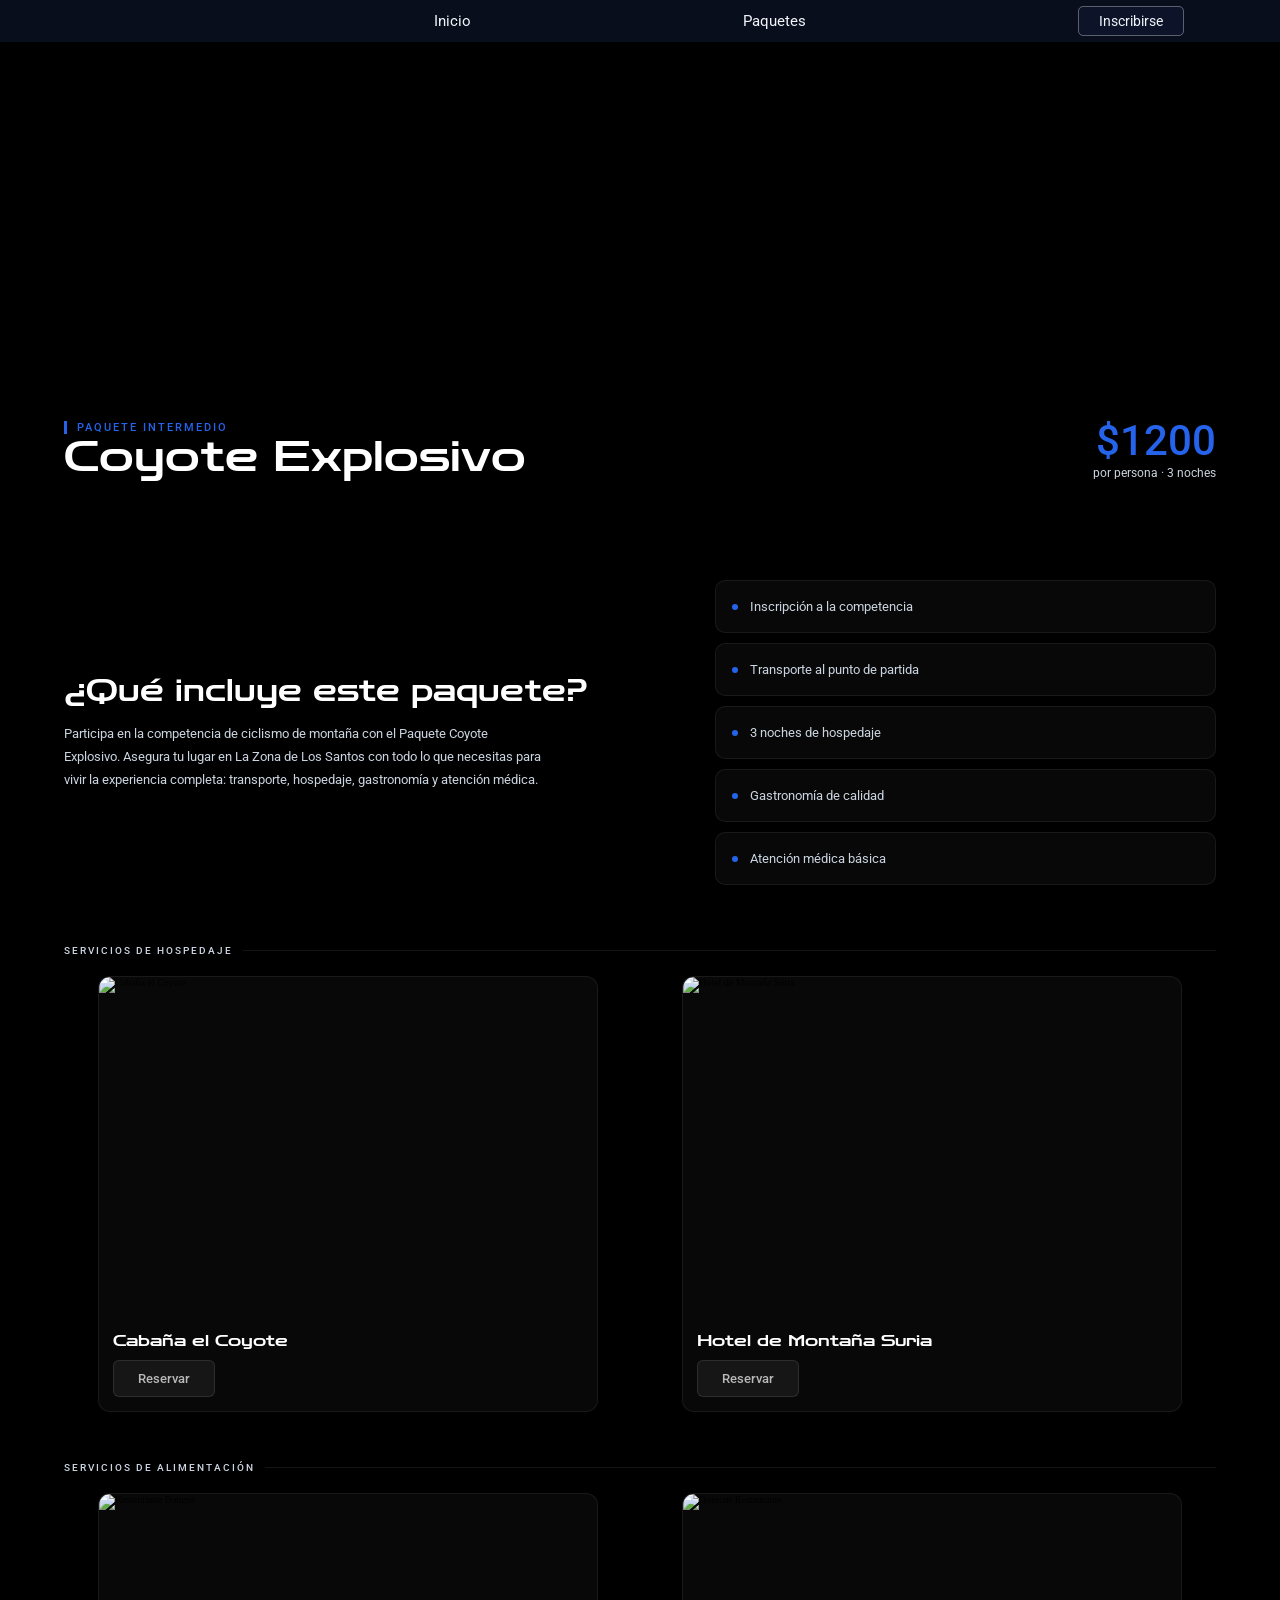
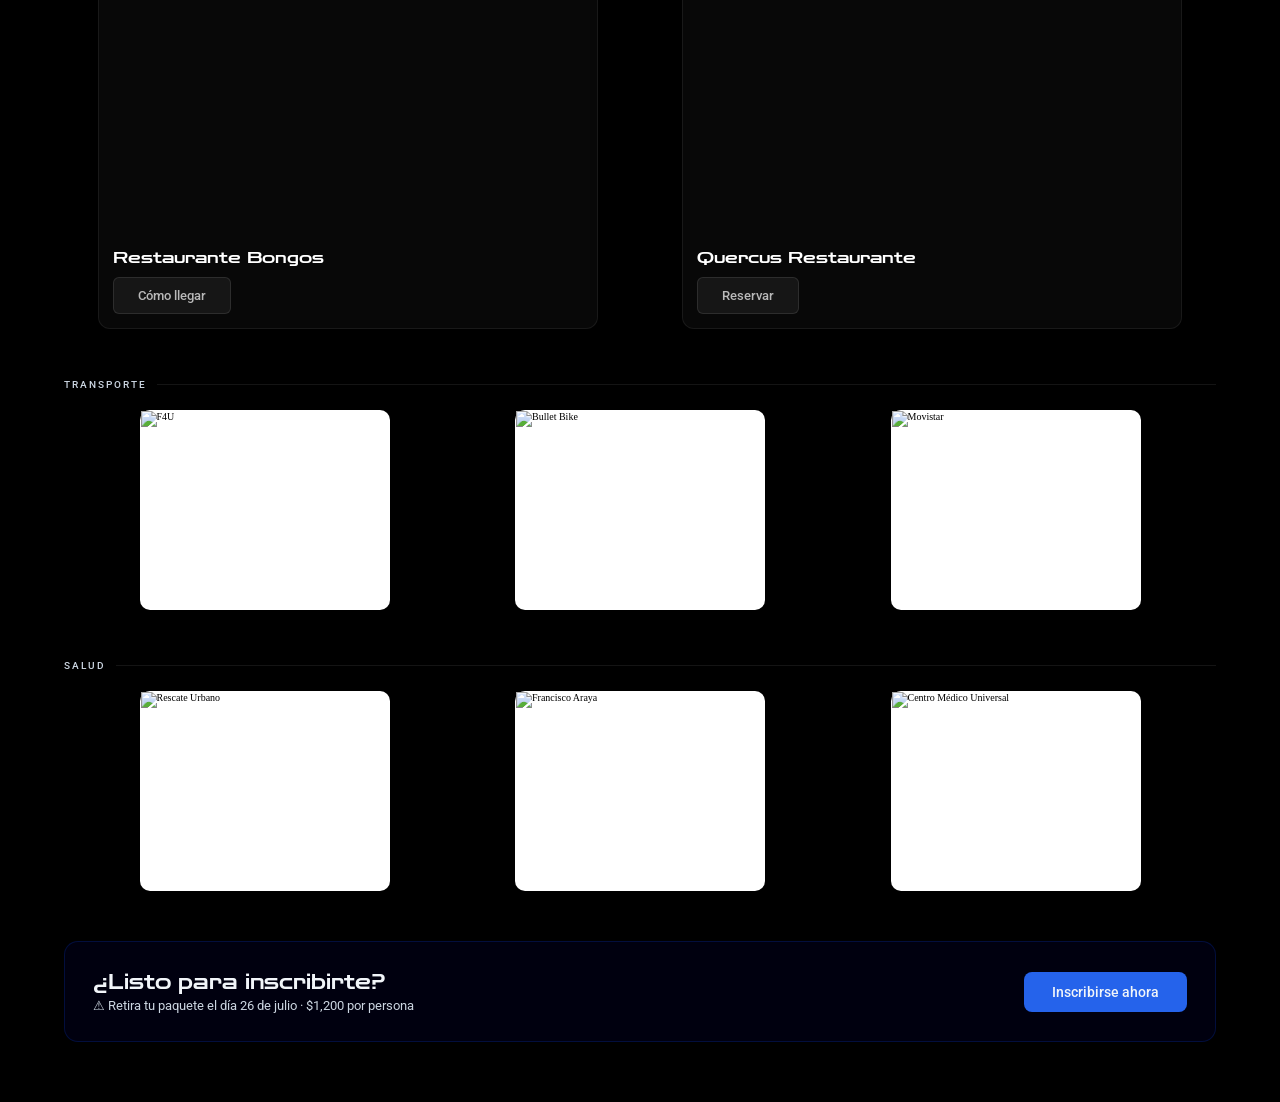
==== explosivo.html @ 7a2ad723 "Add files via upload" ====
<!DOCTYPE html>
<html lang="es">

<head>
    <meta charset="UTF-8">
    <meta name="viewport" content="width=device-width, initial-scale=1.0">
    <title>Paquete Coyote Legendario</title>
    <link href='https://unpkg.com/boxicons@2.1.4/css/boxicons.min.css' rel='stylesheet'>
    <link rel="stylesheet" href="css/style.css">
</head>

<body>

    <!-- NAVBAR igual al resto del sitio -->
    <div class="barranavegacion">
        <nav>
            <div class="logo">
                <img class="logo-img" src="img/logo.png" alt="">
            </div>
            <div class="menu-hamburguesa">
                <span></span>
                <span></span>
                <span></span>
            </div>
            <div class="navMenu">
                <ul class="nav-list">
                    <li class="nav-link"><a class="texto-menu" href="index.html">Inicio</a></li>
                    <li class="nav-link"><a class="texto-menu" href="index.html#anclapaquetes">Paquetes</a></li>
                    <li><a class="btn-menu" href="Inscripcion.html">Inscribirse</a></li>
                </ul>
            </div>
        </nav>
    </div>

    <main class="pd-wrap">

        <!-- HERO -->
        <div class="pd-hero">
            <div class="pd-hero-bg" style="background-image: url('IMG/fondopaq1.jpg');"></div>
            <div class="pd-hero-overlay"></div>
            <div class="pd-hero-body">
                <div>
                    <span class="rb-tag">Paquete Intermedio</span>
                    <h1>Coyote Explosivo</h1>
                </div>
                <div class="pd-hero-price">
                    <div class="pd-hero-price-num">$1200</div>
                    <div class="pd-hero-price-lbl">por persona · 3 noches</div>
                </div>
            </div>
        </div>

        <div class="pd-body">

            <!-- DESCRIPCIÓN + FEATURES -->
            <div class="pd-desc">
                <div class="pd-desc-text">
                    <h2>¿Qué incluye este paquete?</h2>
                    <p>Participa en la competencia de ciclismo de montaña con el Paquete Coyote Explosivo.
                        Asegura tu lugar en La Zona de Los Santos con todo lo que necesitas para vivir la
                        experiencia completa: transporte, hospedaje, gastronomía y atención médica.</p>
                </div>
                <div class="pd-features">
                    <div class="pd-feature">
                        <span class="pd-feature-dot"></span>
                        <span class="pd-feature-text">Inscripción a la competencia</span>
                    </div>
                    <div class="pd-feature">
                        <span class="pd-feature-dot"></span>
                        <span class="pd-feature-text">Transporte al punto de partida</span>
                    </div>
                    <div class="pd-feature">
                        <span class="pd-feature-dot"></span>
                        <span class="pd-feature-text">3 noches de hospedaje</span>
                    </div>
                    <div class="pd-feature">
                        <span class="pd-feature-dot"></span>
                        <span class="pd-feature-text">Gastronomía de calidad</span>
                    </div>
                    <div class="pd-feature">
                        <span class="pd-feature-dot"></span>
                        <span class="pd-feature-text">Atención médica básica</span>
                    </div>
                </div>
            </div>

            <!-- HOSPEDAJE -->
            <div class="pd-section-label">Servicios de hospedaje</div>
            <div class="pd-service-grid">

                <div class="pd-service-card">
                    <div class="pd-service-card-img-wrap">
                        <img class="pd-service-card-img" src="IMG/cabaña el coyote.jpg" alt="Cabaña el Coyote">
                    </div>
                    <div class="pd-service-body">
                        <p class="pd-service-name">Cabaña el Coyote</p>
                        <a class="pd-service-btn" href="https://www.facebook.com/cabanaselcoyote/?locale=es_LA"
                            target="_blank">Reservar</a>
                    </div>
                </div>

                <div class="pd-service-card">
                    <div class="pd-service-card-img-wrap">
                        <img class="pd-service-card-img" src="IMG/hotel suria.jpg" alt="Hotel de Montaña Suria">
                    </div>
                    <div class="pd-service-body">
                        <p class="pd-service-name">Hotel de Montaña Suria</p>
                        <a class="pd-service-btn" href="https://www.booking.com/hotel/cr/de-montaa-a-suria.es.html"
                            target="_blank">Reservar</a>
                    </div>
                </div>
            </div>

            <!-- ALIMENTACIÓN -->
            <div class="pd-section-label">Servicios de alimentación</div>
            <div class="pd-service-grid">

                <div class="pd-service-card">
                    <div class="pd-service-card-img-wrap">
                        <img class="pd-service-card-img" src="IMG/Restaurante Bongos.png" alt="Restaurante Bongos">
                    </div>
                    <div class="pd-service-body">
                        <p class="pd-service-name">Restaurante Bongos</p>
                        <a class="pd-service-btn" href="https://bongoscr.com/bongos/index.aspx" target="_blank">Cómo
                            llegar</a>
                    </div>
                </div>
                <div class="pd-service-card">
                    <div class="pd-service-card-img-wrap">
                        <img class="pd-service-card-img" src="IMG/Quercus Restaurante.png" alt="Quercus Restaurante">
                    </div>
                    <div class="pd-service-body">
                        <p class="pd-service-name">Quercus Restaurante</p>
                        <a class="pd-service-btn" href="https://www.facebook.com/QuercusRest/"
                            target="_blank">Reservar</a>
                    </div>
                </div>

            </div>

            <!-- TRANSPORTE -->
            <div class="pd-section-label">Transporte</div>
            <div class="pd-logos">
                <div class="pd-logo-wrap">
                    <img class="pd-logo-img" src="IMG/f4u.png" alt="F4U">
                </div>
                <div class="pd-logo-wrap">
                    <img class="pd-logo-img" src="IMG/bulletbike.png" alt="Bullet Bike">
                </div>
                <div class="pd-logo-wrap">
                    <img class="pd-logo-img" src="IMG/Movistar-Logo-2017-present-scaled 1.png" alt="Movistar">
                </div>
            </div>

            <!-- SALUD -->
            <div class="pd-section-label">Salud</div>
            <div class="pd-logos">
                <div class="pd-logo-wrap">
                    <img class="pd-logo-img" src="IMG/rescate urbano.png" alt="Rescate Urbano">
                </div>
                <div class="pd-logo-wrap">
                    <img class="pd-logo-img" src="IMG/francisco araya.png" alt="Francisco Araya">
                </div>
                <div class="pd-logo-wrap">
                    <img class="pd-logo-img" src="IMG/centro-medico-universal.png" alt="Centro Médico Universal">
                </div>
            </div>

            <!-- CTA -->
            <div class="pd-cta">
                <div class="pd-cta-text">
                    <h3>¿Listo para inscribirte?</h3>
                    <p>⚠ Retira tu paquete el día 26 de julio · $1,200 por persona</p>
                </div>
                <a class="pd-cta-btn" href="Inscripcion.html">Inscribirse ahora</a>
            </div>

        </div>
    </main>
<div class="nav-overlay"></div>
</body>

</html>
---- css/style.css ----
@import url('https://fonts.googleapis.com/css2?family=Zen+Dots&display=swap');
@import url('https://fonts.googleapis.com/css2?family=Roboto:wght@100;300;400;500;700;900&family=Zen+Dots&display=swap');

* {
    padding: 0;
    margin: 0;
    box-sizing: border-box;
    font-size: 10px;
    scroll-behavior: smooth;
    transition: 0.5s;
    text-decoration: none;
    list-style: none;
}

h2 {
    font-family: var(--h2-tipo-letra);
    font-size: 38px;
}

h1 {
    font-family: var(--h1--tipo-letra);
    font-size: var(--font-size-h1);
    color: var(--color-boton-menu);
    line-height: 1.1;
}

p {
    font-family: var(--font-family-p);
}

.container {
    width: 85%;
    margin: 0 auto;
}

:root {
    --first-color: #050303;

    --color-nav: rgba(18, 28, 54, 0.523);

    --h1--tipo-letra: "Zen Dots", sans-serif;
    --h2-tipo-letra: "Zen Dots", sans-serif;
    --font-family-p: "Roboto", sans-serif;

    --font-size-h1: 5rem;
    --font-size-p: 1.5rem;
    --font-size: 1.5rem;

    --color-boton-menu: #2563EB;
    --color-hover-menu: #3B82F6;

    --color-botones-2: #E5E7EB;
    --color-hover-2: #CBD5E1;

    --color-txt: #F1F5F9;
    --color-txt-dark: #0A0F1C;

    --color-accent: #3948eb;
    --color-highlight: #FFFFFF;
}

/*
==============================================
MENU
==============================================

*/
.barranavegacion {
    position: fixed;
    width: 100%;
    top: 0;
    left: 0;
    padding: 12px 0;
    background-color: var(--color-nav);
    backdrop-filter: blur(28px);
    -webkit-backdrop-filter: blur(18px);
    z-index: 1000;
}

nav {
    width: 85%;
    display: flex;
    justify-content: space-between;
    margin: 0 auto;
}

.x,
.menu-hamburguesa {
    display: none;
}

.navMenu {
    width: 750px;
    place-content: center;
}

.nav-list {
    display: flex;
    width: 100%;
    justify-content: space-between;
    align-items: center;
}

.logo img {
    width: 60px;
}

.texto-menu {
    color: var(--color-txt);
    font-family: var(--font-family-p);
    font-size: 15px;
}

.texto-menu:hover {
    color: var(--color-boton-menu);
}

.nav-link {
    position: relative;
    color: var(--color-txt);
}

.nav-link::before {
    content: "";
    position: absolute;
    left: 0;
    bottom: -4px;
    width: 0%;
    height: 2px;
    background: var(--color-boton-menu);
    transition: width 0.5s ease;
}

.nav-link:hover::before {
    width: 100%;
}

.btn-menu {
    font-family: var(--font-family-p);
    font-size: 14px;
    color: var(--color-txt);
    background: var(--color-nav);
    border: 1px solid rgba(255, 255, 255, 0.326);
    backdrop-filter: blur(18px);
    padding: 6px 20px;
    border-radius: 5px;
}

.btn-menu:hover {
    background-color: var(--color-boton-menu);
    color: var(--color-botones-2);
}

/*
======================================================
HEADER
======================================================
*/
.header {
    height: 100vh;
    width: 100%;
    background:
        linear-gradient(90deg,
            rgba(0, 0, 0, 0.808) 0%,
            rgba(0, 0, 0, 0.356) 50%,
            rgba(0, 0, 0, 0) 100%),
        url(../img/fondoEscritorio.jpg);
    background-position: center;
    background-repeat: no-repeat;
    background-size: cover;
}

.conatinerHeader {
    display: flex;
    flex-direction: column;
    justify-content: center;
    height: 100%;
    width: 85%;
    margin: 0 auto;
    gap: 25px;
}

.texto-normal {
    max-width: 750px;
    width: 100%;
}

.texto-celular-peque {
    display: none;
}

.p {
    color: var(--color-txt);
    font-size: 17px;
    line-height: 1.7;
    font-weight: 300;
    letter-spacing: 0.3px;
}

.btn-he {
    display: flex;
    justify-content: space-between;
    width: 350px;
}

.Boton-header1 {
    font-family: var(--font-family-p);
    font-size: 15px;
    background-color: var(--color-boton-menu);
    backdrop-filter: blur(28px);
    color: var(--color-txt);
    padding: 10px 26px;
    border-radius: 8px;
    display: inline-block;
    box-shadow: 0 8px 20px rgba(0, 0, 0, 0.25);
    transition: all 0.3s ease;
    border: 1px solid var(--color-boton-menu);
}

.Boton-header1:hover {
    background-color: var(--color-accent);
    box-shadow: 0 12px 25px rgba(0, 0, 0, 0.35);
    color: var(--color-txt);
    border: 1px solid var(--color-accent);
}

.Boton-header2 {
    font-family: var(--font-family-p);
    font-size: 15px;
    color: var(--color-botones-2);
    background-color: var(--color-nav);
    backdrop-filter: blur(28px);
    padding: 10px 26px;
    border-radius: 8px;
    display: inline-block;
    box-shadow: 0 8px 20px rgba(0, 0, 0, 0.25);
    transition: all 0.3s ease;
    border: 1px solid rgba(255, 255, 255, 0.511)
}

.Boton-header2:hover {
    background-color: var(--color-boton-menu);
    color: var(--color-txt);
}


/* 
══════════════════════════════════════
NOSOTROS
══════════════════════════════════════
*/
.historia {
    background: var(--first-color);
    padding: 80px 0;
}

.an-inner {
    display: grid;
    grid-template-columns: 1fr 1fr;
    gap: 60px;
    align-items: center;
}

.an-img-wrap {
    position: relative;
}

.an-img-line {
    position: absolute;
    top: 16px;
    left: -16px;
    bottom: -16px;
    right: 16px;
    border: 1px solid rgba(13, 0, 255, 0.351);
    border-radius: 14px;
    pointer-events: none;
}

.an-img {
    position: relative;
    z-index: 1;
    width: 100%;
    display: block;
    aspect-ratio: 3/2;
    object-fit: cover;
    border-radius: 14px;
    filter: grayscale(15%);
    transition: filter 0.4s ease;
}

.an-img-wrap:hover .an-img {
    filter: grayscale(0%);
}

.an-tag {
    display: inline-block;
    font-size: 11px;
    font-weight: 500;
    letter-spacing: 2px;
    text-transform: uppercase;
    color: var(--color-boton-menu);
    font-family: var(--font-family-p);
    border-left: 3px solid var(--color-boton-menu);
    padding-left: 10px;
    margin-bottom: 16px;
}

.an-text h2 {
    color: var(--color-txt);
    line-height: 1.15;
    margin-bottom: 20px;
}

.an-text h2 em {
    color: var(--color-boton-menu);
    font-size: 38px;
}

.an-text p {
    font-size: 14px;
    line-height: 1.75;
    color: var(--color-hover-2);
    margin-bottom: 14px;
}

.an-text p:last-of-type {
    margin-bottom: 28px;
}

.an-btn {
    display: inline-flex;
    align-items: center;
    gap: 8px;
    background: var(--color-nav);
    backdrop-filter: blur(28px);
    color: var(--color-txt);
    border: 1px solid rgba(255, 255, 255, 0.3);
    font-size: 13px;
    font-weight: 500;
    padding: 11px 38px;
    border-radius: 8px;
    text-decoration: none;
    transition: background 0.2s, transform 0.2s;
    font-family: var(--font-family-p);
}

.an-btn:hover {
    background: var(--color-boton-menu);
    transform: translateY(-2px);
    color: var(--color-txt);
}

/* ══════════════════════════════════════
   EVENTOS — TABS
══════════════════════════════════════ */
.ew-section {
    background: var(--first-color);
}

.ew-header {
    padding: 60px 0 0;
    display: flex;
    flex-direction: column;
    justify-content: center;
    align-items: center;
}

.ew-header h2 {
    color: #fff;
    margin: 32px 0;
    text-align: center;
}

.ew-tabs {
    display: flex;
    border-bottom: 1px solid rgba(255, 255, 255, 0.08);
}

.ew-tab {
    padding: 14px 28px;
    font-size: 13px;
    font-weight: 500;
    color: var(--color-hover-2);
    cursor: pointer;
    border-bottom: 2px solid transparent;
    transition: color 0.2s, border-color 0.2s;
    user-select: none;
    font-family: var(--font-family-p);
}

.ew-tab:hover {
    color: rgba(255, 255, 255, 0.75);
}

.ew-tab.active {
    color: var(--color-boton-menu);
    border-bottom-color: var(--color-boton-menu);
    font-weight: bold;
    font-size: 14px;
}

.ew-body {
    padding: 40px 0;
}

.ew-day {
    display: none;
}

.ew-day.active {
    display: flex;
    justify-content: space-between;
    gap: 24px;
    justify-content: center;
    align-items: stretch;
    flex-wrap: wrap;
}

.ew-body-inner {
    display: flex;
    justify-content: space-evenly;
}

/* CONCIERTO */
.ew-concert {
    flex: 1 1 500px;
    /* responsive automático */
    max-width: 550px;
    max-height: 470px;
    position: relative;
    overflow: hidden;
    border-radius: 18px;
    background: rgba(255, 255, 255, 0.04);
    border: 1px solid rgba(255, 255, 255, 0.08);
    backdrop-filter: blur(10px);
}

.ew-concert-img {
    width: 100%;
    height: 100%;
    object-fit: cover;
    display: block;
    filter: grayscale(20%);
}

.ew-concert-body {
    position: absolute;
    top: 0;
    left: 0;
    width: 100%;
    height: 100%;
    display: flex;
    flex-direction: column;
    justify-content: center;
    padding: 20px 10px;
    background-color: #000000b9;
    gap: 20px;
}

.ew-section-label {
    font-size: 23px;
    font-weight: 500;
    letter-spacing: 2px;
    text-transform: uppercase;
    color: var(--color-boton-menu);
    display: flex;
    align-items: center;
    gap: 8px;
    font-family: var(--h2-tipo-letra);
    text-align: center;
    width: 100%;
    justify-content: center;
}

.ew-lineup {
    display: flex;
    flex-direction: column;
    gap: 15px;
}

.ew-artist {
    display: flex;
    justify-content: space-between;
    align-items: center;
    padding: 12px 14px;
    background: rgba(255, 255, 255, 0.03);
    border-radius: 8px;
    border: 0.5px solid rgba(255, 255, 255, 0.05);
    transition: background 0.2s, border-color 0.2s;
}

.ew-artist:hover {
    background: rgba(255, 255, 255, 0.07);
    border-color: rgba(15, 11, 245, 0.2);
}

.ew-artist-name {
    font-size: 14px;
    font-weight: 500;
    color: var(--color-txt);
    font-family: var(--font-family-p);
}

.ew-artist-time {
    font-size: 11px;
    font-family: var(--font-family-p);
    color: var(--color-txt);
    font-weight: 500;
    background: rgba(11, 34, 245, 0.512);
    padding: 3px 10px;
    border-radius: 5px;
    border: 0.5px solid rgba(11, 19, 245, 0.25);
}

.ew-concert-text {
    font-family: var(--font-family-p);
    font-size: 15px;
    color: var(--color-txt);
    text-align: center;
    width: 90%;
    margin: 0 auto;
}

/* AUTÓGRAFOS */
.ew-sign {
    flex: 1 1 500px;
    /* responsive automático */
    max-width: 550px;
    max-height: 470px;
    position: relative;
    overflow: hidden;

    border-radius: 18px;

    background: rgba(255, 255, 255, 0.04);
    border: 1px solid rgba(255, 255, 255, 0.08);

    backdrop-filter: blur(10px);
}

.ew-autografo {
    width: 100%;
}

.ew-sign-meta {
    display: flex;
    align-items: center;
    gap: 8px;
    font-size: 15px;
    color: var(--color-hover-2);
    font-family: var(--font-family-p);
    width: 100%;
    display: flex;
    justify-content: center;
    padding-bottom: 20px;
}

.ew-riders {
    display: flex;
    flex-direction: column;
    gap: 8px;
}

.ew-rider {
    display: flex;
    align-items: center;
    gap: 12px;
    padding: 10px 14px;
    background: rgba(15, 15, 15, 0.55);
    backdrop-filter: blur(6px);

    border: 1px solid rgba(255, 255, 255, 0.08);
    border-radius: 12px;
}

.ew-rider-avatar {
    width: 34px;
    height: 34px;
    border-radius: 50%;
    background: rgba(37, 100, 235, 0.338);
    display: flex;
    align-items: center;
    justify-content: center;
    font-size: 13px;
    font-weight: 500;
    color: var(--color-boton-menu);
    font-family: var(--font-family-p);
    font-weight: bold;
    flex-shrink: 0;
}

.ew-rider-name {
    font-size: 13px;
    font-weight: 500;
    color: #fff;
    font-family: var(--font-family-p);
}

.ew-rider-tag {
    margin-left: auto;
    font-size: 10px;
    color: #93C5FD;
    background: rgba(37, 99, 235, 0.15);
    padding: 2px 8px;
    border-radius: 20px;
    border: 0.5px solid rgba(37, 99, 235, 0.25);
    font-family: var(--font-family-p);
}

/* ══════════════════════════════════════
   STANDS
══════════════════════════════════════ */
.st-section {
    background: var(--first-color);
    padding: 70px 0;
}

.st-header {
    margin-bottom: 36px;
}

.st-tag {
    color: #2563EB;
    border-color: #2563EB;
}

.st-header h2 {
    color: var(--color-txt);
    margin-bottom: 8px;
}

.st-header p {
    font-size: 15px;
    color: var(--color-txt);
    max-width: 580px;
    line-height: 1.6;
}

.st-grid {
    display: grid;
    grid-template-columns: repeat(3, 1fr);
    gap: 20px;
}

.st-card {
    background: var(--color-nav);
    backdrop-filter: blur(18px);
    border-radius: 14px;
    border: 0.5px solid rgba(255, 255, 255, 0.15);
    height: 470px;
    overflow: hidden;
    cursor: pointer;
    transition: transform 0.3s, border-color 0.3s, box-shadow 0.3s;
}

.st-card:hover {
    transform: translateY(-6px);
    border-color: #2564eb8d;
    box-shadow: 0 16px 40px rgba(37, 99, 235, 0.1);
}

.st-card-img {
    width: 100%;
    height: 310px;
    object-fit: cover;
    display: block;
    transition: transform 0.4s;
    filter: grayscale(10%)
}

.st-card:hover .st-card-img {
    transform: scale(1.04);
    filter: grayscale(0%);
}

.st-card-body {
    padding: 18px;
}

.st-brand {
    font-size: 16px;
    font-weight: 500;
    color: var(--color-boton-menu);
    margin-bottom: 8px;
    display: flex;
    align-items: center;
    gap: 8px;
    font-family: var(--h2-tipo-letra);
}

.st-brand-dot {
    width: 8px;
    height: 8px;
    border-radius: 50%;
    background: #2563EB;
    flex-shrink: 0;
}

.st-card-desc {
    font-size: 13.5px;
    color: var(--color-txt);
    line-height: 1.6;
    font-family: var(--font-family-p);
}

.st-card-tag {
    display: inline-block;
    margin-top: 12px;
    font-size: 10px;
    font-weight: 500;
    text-transform: uppercase;
    letter-spacing: 1px;
    padding: 10px;
    border-radius: 20px;
    background: var(--color-nav);
    border: 0.5px solid rgba(255, 255, 255, 0.15);
    backdrop-filter: blur(18px);
    color: var(--color-txt);
    font-family: var(--font-family-p);
}

/*
============================================
CICLISTAS
============================================
*/
.ciclistas {
    background-color: var(--first-color);
    padding: 80px 0;
}

.ciclist-header h2 {
    color: var(--color-txt);
    padding: 20px 0;
}

.ciclist-header {
    display: flex;
    justify-content: center;
    flex-direction: column;
    text-align: center;
}

.ciclist-header p {
    font-family: var(--font-family-p);
    font-size: 15px;
    color: var(--color-hover-2);
    padding-bottom: 40px;
}

/* GRID */
.cy-grid {
    column-count: 3;
    /* Espacio de separación horizontal entre columnas */
    column-gap: 24px;
    width: 100%;
}



/* CARD */
.cy-card {
    position: relative;
    width: 100%;
    margin-bottom: 24px;
    /* Espacio vertical entre tarjetas */
    border-radius: 12px;
    overflow: hidden;
    display: inline-block;
    /* Evita comportamientos extraños en columnas */

    /* CRUCIAL: Evita que una tarjeta se divida a la mitad entre dos columnas */
    break-inside: avoid;

    /* Altura por defecto para las tarjetas normales (como la 2 y la 4) */
    height: 320px;
}

.card-1,
.card-3,
.card-5,
.card-6 {
    height: 500px;
    /* Tus tarjetas altas */
}

.card-7 {
    height: 400px;
}

.card-8 {
    height: 420px;
    /* Tus tarjetas altas */
}

.card-9 {
    height: 400px;
}


.cy-card img {
    width: 100%;
    height: 100%;
    display: block;
    object-fit: cover;
    object-position: top;
    transition: transform 0.5s ease, filter 0.4s ease;
    filter: grayscale(25%);
}

.cy-card:hover img {
    transform: scale(1.06);
    filter: grayscale(0%);
}

.cy-overlay {
    position: absolute;
    inset: 0;
    background: linear-gradient(to top, rgba(0, 0, 0, 0.92) 0%, rgba(0, 0, 0, 0.2) 55%, transparent 100%);
    transition: background 0.3s;
}

.cy-card:hover .cy-overlay {
    background: linear-gradient(to top, rgba(0, 0, 0, 0.97) 0%, rgba(0, 0, 0, 0.35) 60%, transparent 100%);
}

.cy-info {
    position: absolute;
    bottom: 0;
    left: 0;
    right: 0;
    padding: 16px 14px;
    transform: translateY(4px);
    transition: transform 0.35s ease;
}

.cy-card:hover .cy-info {
    transform: translateY(0);
}

.cy-name {
    font-size: 16px;
    font-weight: 500;
    color: #fff;
    margin-bottom: 3px;
    line-height: 1.2;
    font-family: var(--h2-tipo-letra);
}

.cy-card--tall .cy-name {
    font-size: 16px;
    font-family: var(--font-family-p);
}

.cy-meta {
    display: flex;
    align-items: center;
    gap: 6px;
}

.cy-country {
    font-size: 10px;
    color: var(--color-hover-2);
    text-transform: uppercase;
    letter-spacing: 1px;
    font-family: var(--font-family-p);
    padding-top: 10px;
}

.cy-dot {
    width: 3px;
    height: 3px;
    border-radius: 50%;
    background: var(--color-accent);
    margin-top: 10px;
}

.cy-spec {
    font-size: 10px;
    color: var(--color-boton-menu);
    font-family: var(--font-family-p);
    padding-top: 10px;
    font-weight: 500;
    text-transform: uppercase;
    letter-spacing: 1px;
}

.cy-uci {
    position: absolute;
    top: 10px;
    right: 10px;
    background: var(--color-nav);
    backdrop-filter: blur(18px);
    border: 0.5px solid rgba(255, 255, 255, 0.15);
    font-size: 9px;
    font-weight: 500;
    letter-spacing: 1.5px;
    color: var(--color-txt);
    font-family: var(--font-family-p);
    font-weight: bold;
    text-transform: uppercase;
    padding: 3px 8px;
    border-radius: 20px;
}

.cy-extra {
    max-height: 0;
    overflow: hidden;
    opacity: 0;
    transition: max-height 0.35s ease, opacity 0.3s ease, margin-top 0.3s ease;
    margin-top: 0;
}

.cy-card:hover .cy-extra {
    max-height: 40px;
    opacity: 1;
    margin-top: 6px;
}

.cy-extra-text {
    font-size: 13px;
    color: var(--color-hover-2);
    font-family: var(--font-family-p);
    line-height: 1.4;
}


/* ══════════════════════════════════════
   CIRCUITOS
══════════════════════════════════════ */
.cr-section {
    background: var(--first-color);
    padding: 80px 0;
}

.cr-header {
    margin-bottom: 50px;
}

.cr-header h2 {
    color: var(--color-txt);
}

/* SELECTOR */
.cr-selector {
    display: grid;
    grid-template-columns: repeat(3, 1fr);
    gap: 12px;
    margin-bottom: 40px;
}

.cr-sel-card {
    border-radius: 12px;
    overflow: hidden;
    position: relative;
    height: 260px;
    cursor: pointer;
    border: 2px solid transparent;
    transition: border-color 0.3s, transform 0.3s;
}

.cr-sel-card:hover {
    transform: translateY(-4px);
}

.cr-sel-card.active {
    border-color: var(--color-boton-menu);
}

.cr-sel-card img {
    width: 100%;
    height: 100%;
    object-fit: cover;
    display: block;
    filter: grayscale(30%);
    transition: filter 0.3s;
}

.cr-sel-card.active img,
.cr-sel-card:hover img {
    filter: grayscale(0%);
}

.cr-sel-overlay {
    position: absolute;
    inset: 0;
    background: linear-gradient(to top, rgba(0, 0, 0, 0.88), rgba(0, 0, 0, 0.552));
}

.cr-sel-card.active .cr-sel-overlay {
    background: linear-gradient(to top, rgba(0, 0, 0, 0.592), rgba(0, 0, 0, 0.021));
}

.cr-sel-body {
    position: absolute;
    bottom: 0;
    left: 0;
    right: 0;
    padding: 14px 16px;
}

.cr-sel-level {
    font-size: 10px;
    font-weight: bold;
    letter-spacing: 2px;
    text-transform: uppercase;
    margin-bottom: 14px;
    font-family: var(--font-family-p);
    background-color: var(--color-nav);
    backdrop-filter: blur(18px);
    border: 0.5px solid rgba(255, 255, 255, 0.15);
    width: 100px;
    padding: 5px;
    display: inline-flex;
    justify-content: center;
    align-items: center;
    border-radius: 5px;

}

.cr-sel-level--hard {
    color: #EF4444;
}

.cr-sel-level--mid {
    color: #F59E0B;
}

.cr-sel-level--easy {
    color: #22C55E;
}

.cr-sel-name {
    font-size: 20px;
    font-weight: 500;
    color: var(--color-txt);
    font-family: var(--h1--tipo-letra);
}

.cr-sel-indicator {
    position: absolute;
    top: 12px;
    right: 12px;
    width: 8px;
    height: 8px;
    border-radius: 50%;
    background: transparent;
    border: 1.5px solid rgba(255, 255, 255, 0.3);
    transition: background 0.3s, border-color 0.3s;
}

.cr-sel-card.active .cr-sel-indicator {
    background: var(--color-boton-menu);
    border-color: var(--color-boton-menu);
}

/* DETALLE */
.cr-detail {
    display: none;
}

.cr-detail.active {
    display: grid;
    grid-template-columns: 1fr 1fr;
    gap: 32px;
    align-items: start;
}

.cr-detail-img-wrap {
    position: relative;
}

.cr-detail-img {
    width: 100%;
    height: 580px;
    border-radius: 14px;
    display: block;
    aspect-ratio: 4/3;
    object-fit: cover;
}

.cr-detail-badge {
    position: absolute;
    top: 14px;
    left: 14px;
    font-size: 10px;
    font-weight: 500;
    letter-spacing: 1.5px;
    text-transform: uppercase;
    padding: 5px 12px;
    border-radius: 20px;
}

.cr-detail-badge--hard {
    background: rgba(255, 2, 2, 0.634);
    backdrop-filter: blur(18px);
    color: var(--color-txt);
    font-family: var(--font-family-p);
    border: 0.5px solid rgba(239, 68, 68, 0.3);
}

.cr-detail-badge--mid {
    background: rgba(245, 159, 11, 0.779);
    backdrop-filter: blur(18px);
    color: var(--color-txt);
    font-family: var(--font-family-p);
    border: 0.5px solid rgba(245, 159, 11, 0.825);
}

.cr-detail-badge--easy {
    background: rgba(34, 197, 94, 0.855);
    backdrop-filter: blur(18px);
    color: var(--color-txt);
    font-family: var(--font-family-p);
    border: 0.5px solid rgba(34, 197, 94, 0.785);
    backdrop-filter: blur(6px);
}

.cr-detail-right h3 {
    font-size: 28px;
    font-weight: 500;
    color: #fff;
    margin-bottom: 14px;
    line-height: 1.1;
    font-family: var(--h2-tipo-letra);
}

.pCirtuitos {
    font-size: 14px;
    line-height: 1.75;
    color: var(--color-hover-2);
    margin-bottom: 24px;
    font-family: var(--font-family-p);
}

/* STATS */
.cr-stats {
    display: grid;
    grid-template-columns: repeat(4, 1fr);
    gap: 10px;
    margin-bottom: 24px;
}

.cr-stat {
    background: var(--color-nav);
    backdrop-filter: blur(18px);
    border: 0.5px solid rgba(255, 255, 255, 0.08);
    border-radius: 10px;
    padding: 12px 10px;
    text-align: center;
}

.cr-stat-icon {
    font-size: 20px;
    margin-bottom: 6px;
    color: var(--color-boton-menu);
}

.cr-stat-val {
    font-size: 15px;
    font-weight: 500;
    color: var(--color-txt);
    line-height: 1;
    margin-bottom: 3px;
    font-family: var(--font-family-p);
}

.cr-stat-lbl {
    font-size: 10px;
    color: var(--color-hover-2);
    text-transform: uppercase;
    letter-spacing: 1px;
    font-family: var(--font-family-p);
}

/* ALTIMETRÍA */
.altimetria {
    font-size: 10px;
    letter-spacing: 2px;
    text-transform: uppercase;
    color: var(--color-txt);
    font-family: var(--h2-tipo-letra);
    margin-bottom: 10px;
}

.cr-alti-img {
    width: 90%;
    border-radius: 8px;
    margin: 0 auto;
    display: flex;
    opacity: 0.85;
    margin-bottom: 20px;
}

/* BOTONES */
.cr-btns {
    display: flex;
    gap: 10px;
}

.cr-btn {
    padding: 11px 22px;
    border-radius: 8px;
    font-size: 13px;
    font-weight: 500;
    text-decoration: none;
    transition: transform 0.2s, background 0.2s;
    margin: 0 auto;
    width: 500px;
}

.cr-btn--primary {
    background: var(--color-nav);
    border: 1px solid rgba(255, 255, 255, 0.15);
    backdrop-filter: blur(18px);
    color: var(--color-txt);
    font-family: var(--font-family-p);
    font-size: 15px;
    width: 180px;
    padding: 10px 0;
    display: inline-flex;
    align-items: center;
    justify-content: center;
}

.cr-btn--primary:hover {
    background: var(--color-boton-menu);
    transform: translateY(-2px);
    color: var(--color-txt);
}

.cr-btn--secondary {
    background: var(--color-nav);
    border: 1px solid rgba(255, 255, 255, 0.15);
    backdrop-filter: blur(18px);
    color: var(--color-txt);
    font-size: 15px;
    font-family: var(--font-family-p);
    display: inline-flex;
    align-items: center;
    justify-content: center;
    width: 180px;
}

.cr-btn--secondary:hover {
    border-color: var(--color-boton-menu);
    transform: translateY(-2px);
    color: var(--color-txt);
    background-color: var(--color-boton-menu);


}

/*

PAQUETES

*/
.paquetes {
    padding: 80px 0;
    background-color: var(--first-color);
}

.cardsPaquetes {
    display: flex;
    flex-wrap: wrap;
    justify-content: space-between;
}

.pk-card {
    background: var(--color-nav);
    border: 0.5px solid rgba(255, 255, 255, 0.08);
    backdrop-filter: blur(6px);
    border-radius: 16px;
    overflow: hidden;
    display: flex;
    width: 420px;
    flex-direction: column;
    transition: border-color 0.3s, transform 0.3s, box-shadow 0.3s;
    cursor: pointer;
}

.pk-card:hover {
    transform: translateY(-6px);
    border-color: rgba(11, 38, 245, 0.4);
    box-shadow: 0 20px 40px rgba(0, 0, 0, 0.4);
}

.pk-card-img-wrap {
    overflow: hidden;
}

.pk-card-img {
    width: 100%;
    height: 280px;
    display: block;
    filter: grayscale(20%);
    transition: filter 0.4s, transform 0.4s;
}

.pk-card:hover .pk-card-img {
    filter: grayscale(0%);
    transform: scale(1.03);
}

.pk-card-body {
    padding: 22px 20px;
    flex: 1;
    display: flex;
    flex-direction: column;
}

.pk-level {
    font-size: 9px;
    font-weight: bold;
    letter-spacing: 2px;
    text-transform: uppercase;
    margin-bottom: 6px;
    font-family: var(--font-family-p);

}

.pk-level--gold {
    color: #667ee6;
}

.pk-level--silver {
    color: #949eb8;
}

.pk-level--bronze {
    color: #6a67ba;
}

.pk-name {
    font-size: 20px;
    font-weight: 500;
    color: var(--color-txt);
    margin-bottom: 6px;
    font-family: var(--h2-tipo-letra);
}

.pk-price {
    font-size: 28px;
    font-weight: 500;
    color: var(--color-boton-menu);
    margin-bottom: 16px;
    line-height: 1;
    font-family: var(--font-family-p);
}

.pk-price span {
    font-size: 13px;
    color: var(--color-hover-2);
    font-family: var(--font-family-p);
    font-weight: 400;
}

.pk-divider {
    height: 0.5px;
    background: rgba(255, 255, 255, 0.07);
    margin-bottom: 16px;
}

.pk-features {
    display: flex;
    flex-direction: column;
    gap: 8px;
    margin-bottom: 20px;
    flex: 1;
}

.pk-feature {
    display: flex;
    align-items: center;
    gap: 10px;
    font-size: 12px;
    color: rgba(255, 255, 255, 0.55);
    font-family: var(--font-family-p);
}

.pk-feature-dot {
    width: 5px;
    height: 5px;
    border-radius: 50%;
    background: var(--color-boton-menu);
    flex-shrink: 0;
}

.pk-date {
    font-size: 10px;
    color: rgba(255, 255, 255, 0.25);
    text-transform: uppercase;
    letter-spacing: 1px;
    margin-bottom: 16px;
    font-family: var(--font-family-p);
}

.pk-btn {
    display: block;
    text-align: center;
    padding: 11px;
    border-radius: 8px;
    font-size: 13px;
    font-weight: 500;
    text-decoration: none;
    background: rgba(255, 255, 255, 0.06);
    color: #fff;
    border: 0.5px solid rgba(255, 255, 255, 0.12);
    transition: background 0.2s, border-color 0.2s, color 0.2s;
    font-family: var(--font-family-p);
}

.pk-btn:hover {
    background: var(--color-boton-menu);
    color: #000;
    border-color: var(--color-boton-menu);
    color: var(--color-txt);
}

.pk-btn--featured {
    background: var(--color-boton-menu);
    border-color: var(--color-boton-menu);
    color: var(--color-txt);
}

.pk-btn--featured:hover {
    background: #3B82F6;
}


/* ══════════════════════════════════════
   CAMISAS OFICIALES
══════════════════════════════════════ */
.sh-section {
    background: #000;
    padding: 80px 0;
}

.sh-header {
    margin-bottom: 50px;
}

.sh-header h2 {
    color: var(--color-txt);
}

.sh-year-block {
    margin-bottom: 60px;
}

.sh-year-block:last-child {
    margin-bottom: 0;
}

.sh-year-label {
    display: flex;
    align-items: center;
    gap: 16px;
    margin-bottom: 28px;
    font-family: var(--font-family-p);
}

.sh-year-num {
    font-size: 52px;
    font-weight: 500;
    color: rgba(255, 255, 255, 0.08);
    line-height: 1;
    letter-spacing: -2px;
    font-family: var(--h2-tipo-letra);
}

.sh-year-line {
    flex: 1;
    height: 0.5px;
    background: rgba(255, 255, 255, 0.08);
}

.sh-year-badge {
    font-size: 10px;
    font-weight: 500;
    letter-spacing: 2px;
    text-transform: uppercase;
    color: var(--color-boton-menu);
    border: 0.5px solid rgba(11, 42, 245, 0.3);
    padding: 10px 12px;
    border-radius: 20px;
}

.sh-grid {
    display: flex;
    justify-content: space-evenly;
    flex-wrap: wrap;
}

.sh-gender-block {
    display: flex;
    flex-direction: column;
    gap: 12px;
}

.sh-gender-label {
    font-size: 15px;
    font-weight: 500;
    letter-spacing: 2px;
    text-transform: uppercase;
    color: rgba(255, 255, 255, 0.3);
    font-family: var(--font-family-p);
}

.sh-imgs {
    display: grid;
    grid-template-columns: repeat(2, 1fr);
    gap: 10px;
}

.sh-img-card {
    border-radius: 10px;
    overflow: hidden;
    border: 0.5px solid rgba(255, 255, 255, 0.07);
    background: var(--color-nav);
    backdrop-filter: blur(6px);
    position: relative;
    cursor: pointer;
    width: 350px;
}

.sh-img-card img {
    width: 100%;
    display: block;
    object-fit: cover;
    height: 100%;
    padding: 8px;
    transition: transform 0.4s ease;
}

.sh-img-card:hover img {
    transform: scale(1.04);
}

.sh-img-card-label {
    position: absolute;
    bottom: 0;
    left: 0;
    right: 0;
    padding: 8px 10px;
    background: var(--color-nav);
    backdrop-filter: blur(6px);
    font-size: 13px;
    font-weight: bold;
    color: rgba(255, 255, 255, 0.5);
    text-align: center;
    letter-spacing: 1px;
    text-transform: uppercase;
    font-family: var(--font-family-p);
}

/* ══════════════════════════════════════
   INSCRIPCIONES
══════════════════════════════════════ */
.ins-section {
    background: var(--first-color);
    padding: 80px 0;
}

.ins-header {
    margin-bottom: 40px;
}

.ins-header h2 {
    color: var(--color-txt);
}

.ins-grid {
    display: grid;
    grid-template-columns: repeat(3, 1fr);
    gap: 16px;
}

/* CARD */
.ins-card {
    background: var(--color-nav);
    border: 0.5px solid rgba(255, 255, 255, 0.08);
    backdrop-filter: blur(6px);
    border-radius: 16px;
    overflow: hidden;
    display: flex;
    flex-direction: column;
    transition: transform 0.3s ease, border-color 0.3s ease, box-shadow 0.3s ease;
    cursor: pointer;
}

.ins-card:hover {
    transform: translateY(-8px);
    border-color: rgba(38, 11, 245, 0.3);
    box-shadow: 0 20px 40px rgba(0, 0, 0, 0.5);
}

.ins-card-top {
    padding: 22px 22px 16px;
    border-bottom: 0.5px solid rgba(255, 255, 255, 0.06);
}

.ins-difficulty {
    font-size: 9px;
    font-weight: 500;
    letter-spacing: 2px;
    text-transform: uppercase;
    margin-bottom: 8px;
    font-family: var(--font-family-p);
}

.ins-difficulty--hard {
    color: #EF4444;
}

.ins-difficulty--mid {
    color: #F59E0B;
}

.ins-difficulty--easy {
    color: #22C55E;
}

.ins-name {
    font-size: 20px;
    font-weight: 500;
    color: var(--color-txt);
    line-height: 1.1;
    font-family: var(--h2-tipo-letra);
}

.ins-card-body {
    padding: 18px 22px;
    flex: 1;
    display: flex;
    flex-direction: column;
    gap: 10px;
}

.ins-row {
    display: flex;
    flex-direction: column;
    gap: 3px;
    padding: 10px 12px;
    background: rgba(255, 255, 255, 0.03);
    border-radius: 8px;
    border: 0.5px solid rgba(255, 255, 255, 0.05);
}

.ins-row-label {
    font-size: 10px;
    font-weight: 500;
    letter-spacing: 1.5px;
    text-transform: uppercase;
    color: var(--color-boton-menu);
    font-family: var(--font-family-p);
}

.ins-row-val {
    font-size: 13px;
    color: var(--color-hover-2);
    font-family: var(--font-family-p);
}

.ins-prices {
    display: grid;
    grid-template-columns: 1fr 1fr;
    gap: 8px;
}

.ins-price-box {
    padding: 12px;
    border-radius: 8px;
    text-align: center;
    background: rgba(255, 255, 255, 0.03);
    border: 0.5px solid rgba(255, 255, 255, 0.06);
    font-family: var(--h2-tipo-letra);
}

.ins-price-box--bac {
    border-color: rgba(37, 99, 235, 0.2);
}

.ins-price-type {
    font-size: 9px;
    color: rgba(255, 255, 255, 0.3);
    text-transform: uppercase;
    letter-spacing: 1px;
    margin-bottom: 4px;
    font-family: var(--font-family-p);
}

.ins-price-val {
    font-size: 22px;
    font-weight: 500;
    color: #fff;
}

.ins-price-box--bac .ins-price-val {
    color: #93C5FD;
}

.ins-card-footer {
    padding: 16px 22px;
    border-top: 0.5px solid rgba(255, 255, 255, 0.06);
}

.ins-btn {
    display: block;
    text-align: center;
    font-family: var(--font-family-p);
    padding: 12px;
    border-radius: 8px;
    font-size: 13px;
    font-weight: 500;
    text-decoration: none;
    background: rgba(255, 255, 255, 0.06);
    color: #fff;
    border: 0.5px solid rgba(255, 255, 255, 0.12);
    transition: background 0.2s ease, color 0.2s ease,
        border-color 0.2s ease, transform 0.2s ease;
}

.ins-btn:hover {
    background: var(--color-boton-menu);
    color: var(--color-txt);
    border-color: var(--color-boton-menu);
    transform: translateY(-2px);
}

/* ══════════════════════════════════════
   PREMIOS — CARRUSEL
══════════════════════════════════════ */
.pr-section {
    background: var(--first-color);
    padding: 80px 0;
}

.pr-header {
    margin-bottom: 40px;
}

.pr-header h2 {
    color: var(--color-txt);
}

/* TABS */
.pr-tabs {
    display: flex;
    border-bottom: 1px solid rgba(255, 255, 255, 0.08);
    margin-bottom: 36px;
}

.pr-tab {
    padding: 12px 24px;
    font-size: 13px;
    font-weight: 500;
    color: var(--color-hover-2);
    cursor: pointer;
    border-bottom: 2px solid transparent;
    transition: color 0.2s, border-color 0.2s;
    user-select: none;
    font-family: var(--font-family-p);
}

.pr-tab:hover {
    color: var(--color-accent);
}

.pr-tab.active {
    color: var(--color-boton-menu);
    border-bottom-color: var(--color-boton-menu);
}

/* PANEL */
.pr-panel {
    display: none;
}

.pr-panel.active {
    display: block;
}

/* CARRUSEL */
.pr-carousel {
    position: relative;
}

.pr-track-wrap {
    overflow: hidden;
    border-radius: 14px;
}

.pr-track {
    display: flex;
    transition: transform 0.5s cubic-bezier(.4, 0, .2, 1);
}

/* SLIDE */
.pr-slide {
    min-width: 100%;
    display: grid;
    height: 600px;
    align-items: center;
    grid-template-columns: 1fr 1.2fr;
    gap: 0;
    background: var(--color-nav);
    backdrop-filter: blur(6px);
    border: 0.5px solid rgba(255, 255, 255, 0.15);
    border-radius: 14px;
    overflow: hidden;
    width: 100%;
}

.pr-slide-img-wrap {
    position: relative;
    height: 500px;
    width: 100%;
    min-width: 0;
}

.pr-slide-img {
    width: 100%;
    height: 100%;
    display: block;
    filter: grayscale(15%);
    margin-left: 15px;
    transition: transform 0.5s ease, filter 0.4s ease;
}

.pr-slide-pos {
    position: absolute;
    top: -35px;
    left: 10px;
    font-size: 10px;
    font-weight: 500;
    letter-spacing: 1.5px;
    text-transform: uppercase;
    padding: 5px 12px;
    border-radius: 20px;
    background: rgba(0, 0, 0, 0.65);
    z-index: 20;
}

.pr-pos--1 {
    color: var(--color-txt);
    border: 0.5px solid rgba(11, 97, 245, 0.4);
    font-family: var(--font-family-p);
}

.pr-pos--2 {
    color: #94A3B8;
    border: 0.5px solid rgb(148, 163, 184);
    font-family: var(--font-family-p);
}

.pr-pos--3 {
    color: var(--color-txt);
    border: 0.5px solid rgba(47, 89, 205, 0.4);
    font-family: var(--font-family-p);
}

.pr-slide-body {
    padding: 36px 32px;
    display: flex;
    flex-direction: column;
    justify-content: center;
    gap: 16px;
}

.pr-slide-circuit {
    font-size: 13px;
    font-weight: 500;
    letter-spacing: 2px;
    text-transform: uppercase;
    color: var(--color-boton-menu);
    font-family: var(--font-family-p);
}

.pr-slide-name {
    font-size: 30px;
    font-weight: 500;
    color: #fff;
    line-height: 1.1;
    font-family: var(--h2-tipo-letra);
}

.pr-slide-desc {
    font-size: 15px;
    color: var(--color-hover-2);
    line-height: 1.75;
    font-family: var(--font-family-p);
}

/* NAVEGACIÓN */
.pr-nav {
    display: flex;
    justify-content: space-between;
    align-items: center;
    margin-top: 20px;
}

.pr-nav-arrows {
    display: flex;
    gap: 8px;
}

.pr-arrow {
    width: 38px;
    height: 38px;
    border-radius: 50%;
    background: var(--color-nav);
    border: 0.5px solid rgba(255, 255, 255, 0.15);
    display: flex;
    align-items: center;
    justify-content: center;
    cursor: pointer;
    color: rgba(255, 255, 255, 0.6);
    font-size: 16px;
    transition: background 0.2s, border-color 0.2s, color 0.2s;
    user-select: none;
}

.pr-arrow:hover {
    background: var(--color-boton-menu);
    border-color: var(--color-boton-menu);
    color: var(--color-txt);
}

.pr-dots {
    display: flex;
    gap: 6px;
    align-items: center;
}

.pr-dot {
    width: 6px;
    height: 6px;
    border-radius: 50%;
    background: rgba(255, 255, 255, 0.15);
    cursor: pointer;
    transition: background 0.2s, transform 0.2s;
}

.pr-dot.active {
    background: var(--color-boton-menu);
    transform: scale(1.3);
}

.pr-counter {
    font-size: 12px;
    color: rgba(255, 255, 255, 0.3);
    letter-spacing: 1px;
    font-family: var(--font-family-p);
}

/* ══════════════════════════════════════
   CONTACTO
══════════════════════════════════════ */
.ct-section {
    background: #000;
    padding: 80px 0;
}


.ct-tag {
    display: inline-block;
    font-size: 11px;
    font-weight: 500;
    letter-spacing: 2px;
    text-transform: uppercase;
    color: #2563EB;
    border-left: 3px solid #2563EB;
    font-family: var(--font-family-p);
    padding-left: 10px;
    margin-bottom: 12px;
}

.ct-left h2 {
    color: #fff;
    margin-bottom: 14px;
    line-height: 1.1;
}

.ct-left p {
    font-size: 14px;
    color: var(--color-hover-2);
    font-family: var(--font-family-p);
    line-height: 1.7;
}

.ct-info {
    margin: 36px 0;
    display: flex;
    flex-direction: column;
    gap: 14px;
}

.ct-info-item {
    display: flex;
    align-items: center;
    gap: 12px;
    font-size: 13px;
    color: var(--color-hover-2);
    font-family: var(--font-family-p);
}

.ct-info-dot {
    width: 6px;
    height: 6px;
    border-radius: 50%;
    background: #2563EB;
    flex-shrink: 0;
}

/* FORMULARIO */
.ct-form {
    display: flex;
    flex-direction: column;
    gap: 14px;
}

.ct-row {
    display: grid;
    grid-template-columns: 1fr 1fr;
    gap: 14px;
}

.ct-field {
    display: flex;
    flex-direction: column;
    gap: 6px;
}

.ct-label {
    font-size: 10px;
    font-weight: 500;
    letter-spacing: 1.5px;
    text-transform: uppercase;
    color: var(--color-hover-2);
    font-family: var(--font-family-p);
}

.ct-input,
.ct-textarea {
    background: rgba(255, 255, 255, 0.04);
    border: 0.5px solid rgba(255, 255, 255, 0.1);
    border-radius: 10px;
    padding: 13px 16px;
    color: #fff;
    font-size: 13px;
    font-family: var(--font-body);
    outline: none;
    width: 100%;
    transition: border-color 0.2s, background 0.2s;
    font-family: var(--font-family-p);
}

.ct-input::placeholder,
.ct-textarea::placeholder {
    color: rgba(255, 255, 255, 0.2);
}

.ct-input:focus,
.ct-textarea:focus {
    border-color: rgba(37, 99, 235, 0.5);
    background: rgba(255, 255, 255, 0.06);
}

.ct-textarea {
    resize: none;
    height: 140px;
}

.ct-btn {
    display: flex;
    justify-content: center;
    align-items: center;
    padding: 13px 28px;
    border-radius: 8px;
    font-size: 14px;
    font-weight: 500;
    background: var(--color-nav);
    border: 0.5px solid rgba(187, 185, 185, 0.15);
    cursor: pointer;
    width: 100%;
    font-family: var(--font-body);
    transition: background 0.2s, transform 0.2s;
    color: rgba(255, 255, 255, 0.6);
    backdrop-filter: blur(20px);
    width: 200px;
    margin: 0 auto;
    font-family: var(--font-family-p);
}

.ct-btn:hover {
    background: var(--color-boton-menu);
    transform: translateY(-2px);
}
































/* ══════════════════════════════════════
   PAQUETE DETALLE — PÁGINAS INDIVIDUALES
══════════════════════════════════════ */
.pd-wrap {
    background: #000;
}

/* HERO */
.pd-hero {
    position: relative;
    height: 520px;
    display: flex;
    align-items: top;
    overflow: hidden;
}

.pd-hero-bg {
    position: absolute;
    inset: 0;
    background-size: cover;
    background-position: center;
    filter: grayscale(20%);
}

.pd-hero-overlay {
    position: absolute;
    inset: 0;
    background: linear-gradient(to top, rgba(0, 0, 0, 0.97) 0%, rgba(0, 0, 0, 0.4) 60%, transparent 100%);
}

.pd-hero-body {
    position: relative;
    z-index: 1;
    width: 90%;
    margin: 0 auto;
    padding-bottom: 40px;
    display: flex;
    justify-content: space-between;
    align-items: flex-end;
}

.pd-hero-body h1 {
    font-size: 42px;
    font-weight: 500;
    color: #fff;
    line-height: 1.1;
}

.pd-hero-price {
    text-align: right;
}

.pd-hero-price-num {
    font-size: 42px;
    font-weight: 500;
    color: var(--color-boton-menu);
    line-height: 1;
    font-family: var(--font-family-p);
}

.pd-hero-price-lbl {
    font-size: 12px;
    color: var(--color-hover-2);
    margin-top: 4px;
    font-family: var(--font-family-p);
}

/* BODY */
.pd-body {
    width: 90%;
    margin: 0 auto;
    padding: 60px 0;
}

/* DESCRIPCIÓN */
.pd-desc {
    display: grid;
    grid-template-columns: 1.2fr 1fr;
    gap: 50px;
    align-items: center;
    margin-bottom: 60px;
}

.pd-desc-text h2 {
    font-size: 30px;
    font-weight: 500;
    color: #fff;
    margin-bottom: 14px;
}

.pd-desc-text p {
    font-size: 13px;
    line-height: 1.75;
    color: var(--color-hover-2);
    font-family: var(--font-family-p);
    width: 80%;
}

.pd-features {
    display: flex;
    flex-direction: column;
    gap: 10px;
}

.pd-feature {
    display: flex;
    align-items: center;
    gap: 12px;
    padding: 18px 16px;
    background: rgba(255, 255, 255, 0.03);
    border: 0.5px solid rgba(255, 255, 255, 0.07);
    border-radius: 10px;
}

.pd-feature-dot {
    width: 6px;
    height: 6px;
    border-radius: 50%;
    background: var(--color-boton-menu);
    flex-shrink: 0;
}

.pd-feature-text {
    font-size: 13px;
    color: var(--color-hover-2);
    font-family: var(--font-family-p);
}

/* SECTION LABEL */
.pd-section-label {
    font-size: 10px;
    font-weight: 500;
    letter-spacing: 2px;
    text-transform: uppercase;
    color: var(--color-hover-2);
    font-family: var(--font-family-p);
    margin-bottom: 20px;
    display: flex;
    align-items: center;
    gap: 10px;
}

.pd-section-label::after {
    content: '';
    flex: 1;
    height: 0.5px;
    background: rgba(255, 255, 255, 0.08);
}

/* SERVICE GRID */
.pd-service-grid {
    display: flex;
    justify-content: space-evenly;
    flex-wrap: wrap;
    gap: 50px;
    margin-bottom: 50px;
}

.pd-service-card {
    border-radius: 12px;
    overflow: hidden;
    border: 0.5px solid rgba(255, 255, 255, 0.07);
    background: rgba(255, 255, 255, 0.03);
    width: 500px;
}

.pd-service-card-img-wrap {
    overflow: hidden;
}

.pd-service-card-img {
    width: 100%;
    height: 340px;
    object-fit: cover;
    display: block;
    filter: grayscale(15%);
    transition: filter 0.3s, transform 0.3s;
}

.pd-service-card:hover .pd-service-card-img {
    filter: grayscale(0%);
    transform: scale(1.03);
}

.pd-service-body {
    padding: 14px;
}

.pd-service-name {
    font-size: 16px;
    font-weight: 500;
    color: #fff;
    margin-bottom: 10px;
    font-family: var(--h2-tipo-letra);
}

.pd-service-btn {
    display: inline-block;
    font-size: 13px;
    font-weight: 500;
    padding: 10px 24px;
    border-radius: 6px;
    text-decoration: none;
    background: rgba(255, 255, 255, 0.06);
    color: rgba(255, 255, 255, 0.7);
    border: 0.5px solid rgba(255, 255, 255, 0.1);
    transition: background 0.2s, color 0.2s, border-color 0.2s;
    font-family: var(--font-family-p);
}

.pd-service-btn:hover {
    background: var(--color-boton-menu);
    color: var(--color-txt);
    border-color: var(--color-boton-menu);
}

/* LOGOS */
.pd-logos {
    display: flex;
    gap: 14px;
    flex-wrap: wrap;
    align-items: center;
    margin-bottom: 50px;
    justify-content: space-evenly;
    gap: 50px;
}

.pd-logo-wrap {
    background: rgb(255, 255, 255);
    border: 0.5px solid rgba(255, 255, 255, 0.08);
    border-radius: 10px;
    display: flex;
    align-items: center;
    justify-content: center;
    transition: border-color 0.2s;
    width: 250px;
    height: 200px;
}

.pd-logo-img {
    width: 100%;
    height: 100%;
    object-fit: contain;
    opacity: 1;
    transition: filter 0.3s, opacity 0.3s;
}

/* CTA */
.pd-cta {
    background: rgba(11, 11, 245, 0.06);
    border: 0.5px solid rgba(11, 70, 245, 0.2);
    border-radius: 14px;
    padding: 28px;
    display: flex;
    justify-content: space-between;
    align-items: center;
    gap: 20px;
}

.pd-cta-text h3 {
    font-size: 20px;
    font-weight: 500;
    color: var(--color-txt);
    margin-bottom: 4px;
    font-family: var(--h2-tipo-letra);
}

.pd-cta-text p {
    font-size: 13px;
    color: var(--color-hover-2);
    font-family: var(--font-family-p);
}

.pd-cta-btn {
    padding: 12px 28px;
    border-radius: 8px;
    font-size: 14px;
    font-weight: 500;
    text-decoration: none;
    background: var(--color-boton-menu);
    color: var(--color-txt);
    font-family: var(--font-family-p);
    white-space: nowrap;
    transition: background 0.2s, transform 0.2s;
}

.pd-cta-btn:hover {
    background: #3B82F6;
    transform: translateY(-2px);
}










/*
INDEX HISTORIA
*/
.botonRegresar {
    position: fixed;
    bottom: 20px;
    left: 20px;

    display: flex;
    align-items: center;
    gap: 6px;

    padding: 12px 16px;
    border-radius: 25px;

    background-color: var(--color-boton-menu);
    color: #fff;
    text-decoration: none;

    font-family: var(--font-family-p);
    font-size: 14px;

    box-shadow: 0 8px 20px rgba(0, 0, 0, 0.25);
    z-index: 1000;

    transition: 0.3s ease;
}

.botonRegresar:hover {
    transform: translateY(-3px);
}

.header-historia {
    background:
        linear-gradient(to top,
            rgba(0, 0, 0, 0.589) 0%,
            rgba(0, 0, 0, 0.138) 45%,
            rgba(0, 0, 0, 0.1) 100%),
        url(../img/fondoHistoria.jpg);

    height: 100vh;
    width: 100%;
    background-position: center;
    background-repeat: no-repeat;
    background-size: cover;
}

.container-header-historia {
    display: flex;
    justify-content: end;
    flex-direction: column;
    height: 100%;
    margin: 0 auto;
    width: 85%;
    padding-bottom: 70px;
    text-align: center;
}

.subtitulo-header {
    color: var(--color-botones-2);
    font-family: var(--h1--tipo-letra);
    font-size: var(--font-size-h1);
}

.container-header-historia .p {
    padding-top: 20px;
}

/* =========================================================
   EQUIPO — CARDS CON REVEAL
========================================================= */
/* ══════════════════════════════════════
   HISTORIA
══════════════════════════════════════ */
.rb-historia {
    position: relative;
    min-height: 520px;
    display: flex;
    align-items: center;
    overflow: hidden;
    background: var(--first-color);
}

.rb-historia-content {
    position: relative;
    width: 85%;
    margin: 0 auto;
    padding: 60px 0;
    display: grid;
    grid-template-columns: 1fr 1fr;
    gap: 60px;
    align-items: center;
}

.rb-historia-content h2 {
    font-size: 38px;
    font-weight: 500;
    color: #ffffff;
    line-height: 1.1;
    margin-bottom: 20px;
    letter-spacing: -0.5px;
}

.rb-historia-content h2 em {
    font-style: normal;
    color: var(--color-boton-menu);
    font-family: var(--h1--tipo-letra);
    font-size: 38px;
}

.rb-historia-content p {
    font-size: 15px;
    line-height: 1.7;
    color: var(--color-hover-2);
    max-width: 450px;
    font-family: var(--font-family-p);
}

/* estadísticas */
.rb-stat-col {
    display: flex;
    flex-direction: column;
    gap: 20px;
}

.rb-stat {
    border-left: 4px solid var(--color-boton-menu);
    padding: 14px 20px;
    background: rgba(255, 255, 255, 0.04);
    border-radius: 0 8px 8px 0;
}

.rb-stat-num {
    font-size: 26px;
    font-weight: 500;
    color: var(--color-boton-menu);
    line-height: 1;
    margin-bottom: 4px;
    font-family: var(--h2-tipo-letra);
}

.rb-stat-label {
    font-size: 12px;
    color: var(--color-txt);
    text-transform: uppercase;
    letter-spacing: 1px;
    font-family: var(--font-family-p);
}

/* ══════════════════════════════════════
   TAG COMPARTIDO
══════════════════════════════════════ */
.rb-tag {
    display: inline-flex;
    justify-content: center;
    font-size: 11px;
    font-weight: 500;
    letter-spacing: 2px;
    text-transform: uppercase;
    color: var(--color-boton-menu);
    border-left: 3px solid var(--color-boton-menu);
    font-family: var(--font-family-p);
    padding-left: 10px;
    margin: 0 auto;
}

/* ══════════════════════════════════════
   PROPÓSITO
══════════════════════════════════════ */
.rb-proposito {
    background: var(--first-color);
    padding: 70px 0;
}

.rb-proposito-inner {
    width: 100%;
    display: grid;
    grid-template-columns: 1fr 1.4fr;
    gap: 50px;
    align-items: center;
}

.rb-img-block {
    position: relative;
}

.rb-img-block img {
    width: 90%;
    border-radius: 12px;
    display: block;
    aspect-ratio: 4/3;
    object-fit: cover;
}

.rb-img-badge {
    position: absolute;
    bottom: -16px;
    right: -16px;
    background: var(--color-boton-menu);
    color: #ffffff;
    font-size: 11px;
    font-weight: 500;
    letter-spacing: 1.5px;
    text-transform: uppercase;
    padding: 10px 16px;
    border-radius: 8px;
    font-family: var(--font-family-p);
}

.rb-proposito-text .rb-tag {
    color: var(--color-boton-menu);
    border-color: var(--color-boton-menu);
    font-family: var(--font-family-p);
}

.rb-proposito-text h2 {
    font-size: 34px;
    font-weight: 500;
    color: var(--color-txt);
    line-height: 1.15;
    margin-bottom: 18px;
}

.rb-proposito-text p {
    font-size: 15px;
    line-height: 1.75;
    color: var(--color-hover-2);
    font-family: var(--font-family-p);
}

.rb-pills {
    display: flex;
    flex-wrap: wrap;
    gap: 8px;
    margin-top: 24px;
}

.rb-pill {
    font-size: 12px;
    font-weight: 500;
    padding: 6px 14px;
    border-radius: 20px;
    background: var(--color-botones-2);
    color: #1D4ED8;
    font-family: var(--font-family-p);
    border: 1px solid #BFDBFE;
}

.seccion-encargados {
    padding: 60px 0;
    background-color: var(--first-color);
}

.seccion-encargados h2 {
    color: var(--color-txt);
    text-align: center;
    padding-bottom: 60px;
}

.cm-grid {
    display: flex;
    justify-content: space-evenly;
    gap: 40px 20px;
    flex-wrap: wrap;
}

.cm-card {
    position: relative;
    width: 350px;
    height: 360px;
    border-radius: 16px;
    overflow: hidden;
    cursor: pointer;
}

.cm-img {
    width: 100%;
    height: 100%;
    object-fit: cover;
    display: block;
    filter: grayscale(15%);
    transition:
        transform 0.5s cubic-bezier(.4, 0, .2, 1),
        filter 0.2s ease;
}

.cm-card:hover .cm-img {
    transform: scale(1.05);
    filter: grayscale(0%);
}

.cm-overlay {
    position: absolute;
    inset: 0;
    background: linear-gradient(to top,
            rgba(0, 0, 0, 0.667) 0%,
            rgba(0, 0, 0, 0.184) 45%,
            rgba(0, 0, 0, 0) 100%);
}

.cm-card:hover .cm-overlay {
    background: linear-gradient(to top,
            rgba(0, 0, 0, 0.818) 0%,
            rgba(0, 0, 0, 0.707) 45%,
            rgba(0, 0, 0, 0.47) 100%);
}

.cm-info {
    position: absolute;
    left: 0;
    bottom: 0;
    width: 100%;
    padding: 22px 20px;
    z-index: 2;
    transition: all 0.45s cubic-bezier(.4, 0, .2, 1);
}

.cm-card:hover .cm-info {
    transform: translateY(-5px);
}

.cm-name {
    margin-bottom: 4px;
    color: var(--color-txt);
    font-family: var(--font-family-p);
    font-size: 20px;
    font-weight: 600;
}

.cm-role {
    margin-bottom: 15px;
    color: var(--color-boton-menu);
    font-family: var(--font-family-p);
    font-size: 11px;
    font-weight: 700;
    text-transform: uppercase;
    letter-spacing: 1px;
    font-weight: bold;
}

.cm-desc {
    max-height: 0;
    overflow: hidden;
    opacity: 0;
    color: rgba(255, 255, 255, 0.75);
    font-size: 13px;
    font-family: var(--font-family-p);
    line-height: 1.6;
    transition:
        max-height 0.45s ease,
        opacity 0.35s ease,
        margin 0.35s ease;
}

.cm-card:hover .cm-desc {
    max-height: 120px;
    opacity: 1;
    margin-bottom: 14px;
}

.cm-social {
    display: flex;
    gap: 10px;
    opacity: 0;
    transform: translateY(10px);
    transition:
        opacity 0.35s ease,
        transform 0.35s ease;
}

.cm-card:hover .cm-social {
    opacity: 1;
    transform: translateY(0);
}

.cm-social a {
    width: 34px;
    height: 34px;
    border-radius: 50%;
    display: flex;
    align-items: center;
    justify-content: center;
    text-decoration: none;

    color: rgba(255, 255, 255, 0.8);
    background: rgba(255, 255, 255, 0.08);
    border: 1px solid rgba(255, 255, 255, 0.15);

    transition: all 0.25s ease;
}

.cm-social a i {
    font-size: 15px;
}

.cm-social a:hover {
    background: var(--accent);
    border-color: var(--accent);
    color: #fff;
    transform: translateY(-2px);
}

.cm-num {
    position: absolute;
    top: 15px;
    left: 15px;
    z-index: 2;

    padding: 4px 10px;
    border-radius: 30px;

    background: rgba(0, 0, 0, 0.35);
    backdrop-filter: blur(4px);
    font-family: var(--font-family-p);

    color: rgba(255, 255, 255, 0.7);
    font-size: 11px;
    font-weight: 600;
    letter-spacing: 1px;

    border: 1px solid rgba(255, 255, 255, 0.12);
}

/* ══════════════════════════════════════
   RESPONSIVE — HAMBURGUESA
══════════════════════════════════════ */

.menu-hamburguesa {
    display: none;
    flex-direction: column;
    gap: 5px;
    cursor: pointer;
    z-index: 1100;
}

.menu-hamburguesa span {
    display: block;
    width: 25px;
    height: 2px;
    background: var(--color-txt);
    border-radius: 2px;
    transition: all 0.3s ease;
}

/* X al abrir */
.menu-hamburguesa.active span:nth-child(1) {
    transform: translateY(7px) rotate(45deg);
}

.menu-hamburguesa.active span:nth-child(2) {
    opacity: 0;
}

.menu-hamburguesa.active span:nth-child(3) {
    transform: translateY(-7px) rotate(-45deg);
}

/* ══════════════════════════════════════
   DESKTOP PEQUEÑO — max 1024px
══════════════════════════════════════ */
@media (max-width: 1024px) {
    .container {
        width: 90%;
    }

    /* NAV */

    .navMenu {
        width: auto;
    }

    .nav-list {
        gap: 20px;
    }

    .texto-menu {
        font-size: 13px;
    }

    /* HERO */
    h1 {
        font-size: 3.5rem;
    }

    /* NOSOTROS */
    .an-inner {
        gap: 40px;
        display: flex;
        flex-direction: column-reverse;
    }

    .an-text {
        text-align: center;
    }

    /* EVENTOS */
    .ew-concert {
        width: 100%;
        height: 600px;
    }

    .ew-body {
        height: auto;
    }

    .ew-day.active {
        flex-direction: column;
    }

    /* STANDS */
    .st-grid {
        display: flex;
        flex-wrap: wrap;
        justify-content: space-evenly;
    }

    .st-card {
        height: 500px;
        width: 450px;
    }

    .st-card-img {
        height: 350px;
    }

    .st-header {
        text-align: center;
    }

    /* CICLISTAS */
    .cy-grid {
        display: grid;
        grid-template-columns: repeat(2, 1fr);
        gap: 30px;
    }

    .card-8 {
        grid-column: span 2;
        height: 450px;
    }

    .card-7,
    .card-9,
    .card-4,
    .card-2 {
        height: 100%;
    }

    /* CIRCUITOS */
    .cr-selector {
        grid-template-columns: repeat(3, 1fr);
    }

    .cr-detail.active {
        grid-template-columns: 1fr;
    }

    .cr-detail-img {
        height: 460px;
        width: 650px;
        margin: 0 auto;
    }

    .cr-detail-badge {
        left: 160px;
    }

    .cr-detail-right h3 {
        text-align: center;
    }

    .cr-detail-right p {
        text-align: center;
    }

    /* PAQUETES */
    .cardsPaquetes {
        justify-content: center;
        gap: 20px;
    }

    .pk-card {
        width: 45%;
    }

    /* PREMIOS */
    .pr-slide {
        grid-template-columns: 1fr;
        height: auto;
    }

    .pr-slide-img-wrap {
        height: 380px;
    }

    .pr-header {
        text-align: center;
    }

    /* INSCRIPCIONES */
    .ins-header {
        text-align: center;
    }

    .ins-grid {
        display: flex;
        justify-content: space-evenly;
        flex-wrap: wrap;
        width: 100%;
        gap: 30px;
    }

    .ins-card {
        width: 80%;
    }

    /* CAMISAS */
    .sh-grid {
        flex-direction: column;
        gap: 30px;
    }

    .sh-img-card {
        width: 100%;
    }

    /* CONTACTO */
    .ct-left {
        text-align: center;
    }

    .ct-info-item {
        text-align: center;
        margin: 0 auto;
    }

    .ct-info {
        margin: 25px 0;
    }

    /* PAQUETE DETALLE */
    .pd-desc {
        grid-template-columns: 1fr;
    }

    .pd-service-grid {
        gap: 24px;
    }

    .pd-service-card {
        width: 100%;
    }

    /* ENCARGADOS */
    .cm-grid {
        gap: 20px;
    }

    /* HISTORIA PAGE */
    .rb-historia-content {
        grid-template-columns: 1fr;
        gap: 40px;
    }

    .rb-proposito-inner {
        grid-template-columns: 1fr;
        gap: 40px;
    }

    /* CIRCUITOS DETALLE */
    .cr-stats {
        grid-template-columns: repeat(2, 1fr);
    }
}

/* ══════════════════════════════════════
   TABLET — max 768px
══════════════════════════════════════ */
@media (max-width: 768px) {

    /* NAV HAMBURGUESA */
    .menu-hamburguesa {
        display: flex;
    }

    .navMenu {
        position: fixed;
        top: 0;
        right: -100%;
        width: 75%;
        max-width: 320px;
        height: 100vh;
        background: rgba(5, 3, 3, 0.98);
        backdrop-filter: blur(20px);
        padding: 90px 30px 40px;
        z-index: 1050;
        transition: right 0.4s cubic-bezier(.4, 0, .2, 1);
        border-left: 0.5px solid rgba(255, 255, 255, 0.08);
    }

    .navMenu.open {
        right: 0;
    }

    .nav-list {
        flex-direction: column;
        align-items: flex-start;
        gap: 28px;
    }

    .texto-menu {
        font-size: 18px;
    }

    .btn-menu {
        font-size: 16px;
        padding: 10px 24px;
    }

    /* overlay oscuro detrás del menú */
    .nav-overlay {
        display: none;
        position: fixed;
        inset: 0;
        background: rgba(0, 0, 0, 0.6);
        z-index: 1040;
    }

    .nav-overlay.show {
        display: block;
    }

    /* HERO */
    h1 {
        font-size: 2.8rem;
    }

    .conatinerHeader {
        gap: 16px;
    }

    .btn-he {
        flex-direction: column;
        width: auto;
        gap: 12px;
    }

    /* NOSOTROS */
    .an-inner {
        grid-template-columns: 1fr;
        gap: 30px;
    }

    .an-img-line {
        display: none;
    }

    /* EVENTOS */
    .ew-header {
        padding: 40px 0 0;
    }

    .ew-tabs {
        overflow-x: auto;
        scrollbar-width: none;
    }

    .ew-tabs::-webkit-scrollbar {
        display: none;
    }

    .ew-tab {
        white-space: nowrap;
        padding: 12px 16px;
        font-size: 12px;
    }

    .ew-concert,
    .ew-sign {
        width: 100%;
        height: auto;
        min-height: 300px;
    }

    .ew-concert-img {
        height: 200px;
        object-fit: cover;
    }

    /* STANDS */
    .st-grid {
        grid-template-columns: 1fr;
    }

    /* CICLISTAS */
    .cy-grid {
        column-count: 2;
        column-gap: 12px;
    }

    .cy-card {
        height: 260px;
        margin-bottom: 12px;
    }

    .card-1,
    .card-3,
    .card-5,
    .card-6 {
        height: 340px;
    }

    /* CIRCUITOS */
    .cr-selector {
        grid-template-columns: 1fr;
        gap: 10px;
    }

    .cr-sel-card {
        height: 160px;
    }

    .cr-detail.active {
        grid-template-columns: 1fr;
        gap: 20px;
    }

    .cr-detail-img {
        height: 260px;
    }

    .cr-stats {
        grid-template-columns: repeat(2, 1fr);
    }

    .cr-btns {
        flex-direction: column;
    }

    .cr-btn--primary,
    .cr-btn--secondary {
        width: 100%;
    }

    /* PAQUETES */
    .cardsPaquetes {
        flex-direction: column;
        align-items: center;
    }

    .pk-card {
        width: 100%;
        max-width: 480px;
    }

    /* PREMIOS */
    .pr-tabs {
        overflow-x: auto;
        scrollbar-width: none;
    }

    .pr-tabs::-webkit-scrollbar {
        display: none;
    }

    .pr-tab {
        white-space: nowrap;
        font-size: 12px;
        padding: 10px 16px;
    }

    .pr-slide {
        grid-template-columns: 1fr;
        height: auto;
    }

    .pr-slide-img-wrap {
        height: 240px;
    }

    .pr-slide-body {
        padding: 24px 20px;
        gap: 12px;
    }

    .pr-slide-name {
        font-size: 22px;
    }

    /* INSCRIPCIONES */
    .ins-grid {
        grid-template-columns: 1fr;
        max-width: 480px;
        margin: 0 auto;
    }

    /* CAMISAS */
    .sh-year-num {
        font-size: 36px;
    }

    .sh-grid {
        flex-direction: column;
        gap: 30px;
    }

    .sh-img-card {
        width: 100%;
    }

    /* CONTACTO */
    .ct-inner {
        grid-template-columns: 1fr;
        gap: 36px;
        width: 100%;
    }

    .ct-row {
        grid-template-columns: 1fr;
    }

    /* PAQUETE DETALLE */
    .pd-hero {
        height: 360px;
    }

    .pd-hero-body {
        flex-direction: column;
        align-items: flex-start;
        gap: 12px;
    }

    .pd-hero-price {
        text-align: left;
    }

    .pd-hero-body h1 {
        font-size: 28px;
    }

    .pd-hero-price-num {
        font-size: 28px;
    }

    .pd-desc {
        grid-template-columns: 1fr;
        gap: 30px;
    }

    .pd-service-grid {
        flex-direction: column;
    }

    .pd-service-card {
        width: 100%;
    }

    .pd-service-card-img {
        height: 220px;
    }

    .pd-logos {
        gap: 20px;
    }

    .pd-logo-wrap {
        width: 45%;
        height: 120px;
    }

    .pd-cta {
        flex-direction: column;
        text-align: center;
    }

    .pd-cta-btn {
        width: 100%;
        text-align: center;
    }

    /* ENCARGADOS */
    .cm-grid {
        flex-direction: column;
        align-items: center;
    }

    .cm-card {
        width: 100%;
        max-width: 420px;
        height: 320px;
    }

    /* HISTORIA PAGE */
    .rb-historia-content {
        grid-template-columns: 1fr;
        gap: 30px;
    }

    .rb-proposito-inner {
        grid-template-columns: 1fr;
        gap: 30px;
    }

    .rb-img-badge {
        bottom: 0;
        right: 0;
    }

    /* HEADER HISTORIA */
    .container-header-historia h1 {
        font-size: 2.5rem;
    }

    .subtitulo-header {
        font-size: 1.8rem;
    }
}

/* ══════════════════════════════════════
   MÓVIL — max 480px
══════════════════════════════════════ */
@media (max-width: 480px) {

    .container {
        width: 92%;
    }

    /* HERO */
    h1 {
        font-size: 28px;
    }

    .p {
        font-size: 14px;
    }

    /*Historia index*/
    .an-img-wrap {
        justify-content: center;
        align-items: center;
        text-align: center;
        width: 100%;
        display: flex;
        flex-direction: column;
    }

    h2 {
        text-align: center;
        font-size: 23px;
    }

    .an-text h2 em {
        font-size: 23px;
    }

    .an-text {
        display: flex;
        flex-direction: column;
        justify-content: center;
        text-align: center;
    }

    /*Eventos*/
    .ew-section {
        height: auto;
        display: flex;
        justify-content: center;
        flex-direction: column;
        padding: 20px 0;
    }

    .ew-day.active {
        height: auto;
        padding: 20px 0;
    }

    .ew-body {
        padding: 0;
        height: auto;
    }










    /* CICLISTAS */
    .cy-grid {
        column-count: 1;
    }

    .cy-card {
        height: 300px;
    }

    .card-1,
    .card-3,
    .card-5,
    .card-6,
    .card-7,
    .card-8,
    .card-9 {
        height: 300px;
    }

    /* CAMISAS */
    .sh-imgs {
        grid-template-columns: 1fr;
    }

    .sh-img-card {
        width: 100%;
    }

    /* CIRCUITOS STATS */
    .cr-stats {
        grid-template-columns: repeat(2, 1fr);
        gap: 8px;
    }

    /* PREMIOS */
    .pr-slide-img-wrap {
        height: 200px;
    }

    .pr-slide-name {
        font-size: 18px;
    }

    .pr-slide-desc {
        font-size: 13px;
    }

    /* PAQUETE DETALLE LOGOS */
    .pd-logo-wrap {
        width: 100%;
        height: 100px;
    }

    /* STATS HISTORIA */
    .rb-stat-num {
        font-size: 22px;
    }

    /* ENCARGADOS */
    .cm-card {
        width: 100%;
        height: 280px;
    }

    /* CONTACTO */
    .ct-left h2 {
        font-size: 28px;
    }

    /* HEADER HISTORIA */
    .container-header-historia h1 {
        font-size: 1.8rem;
    }

    .subtitulo-header {
        font-size: 1.4rem;
    }
}
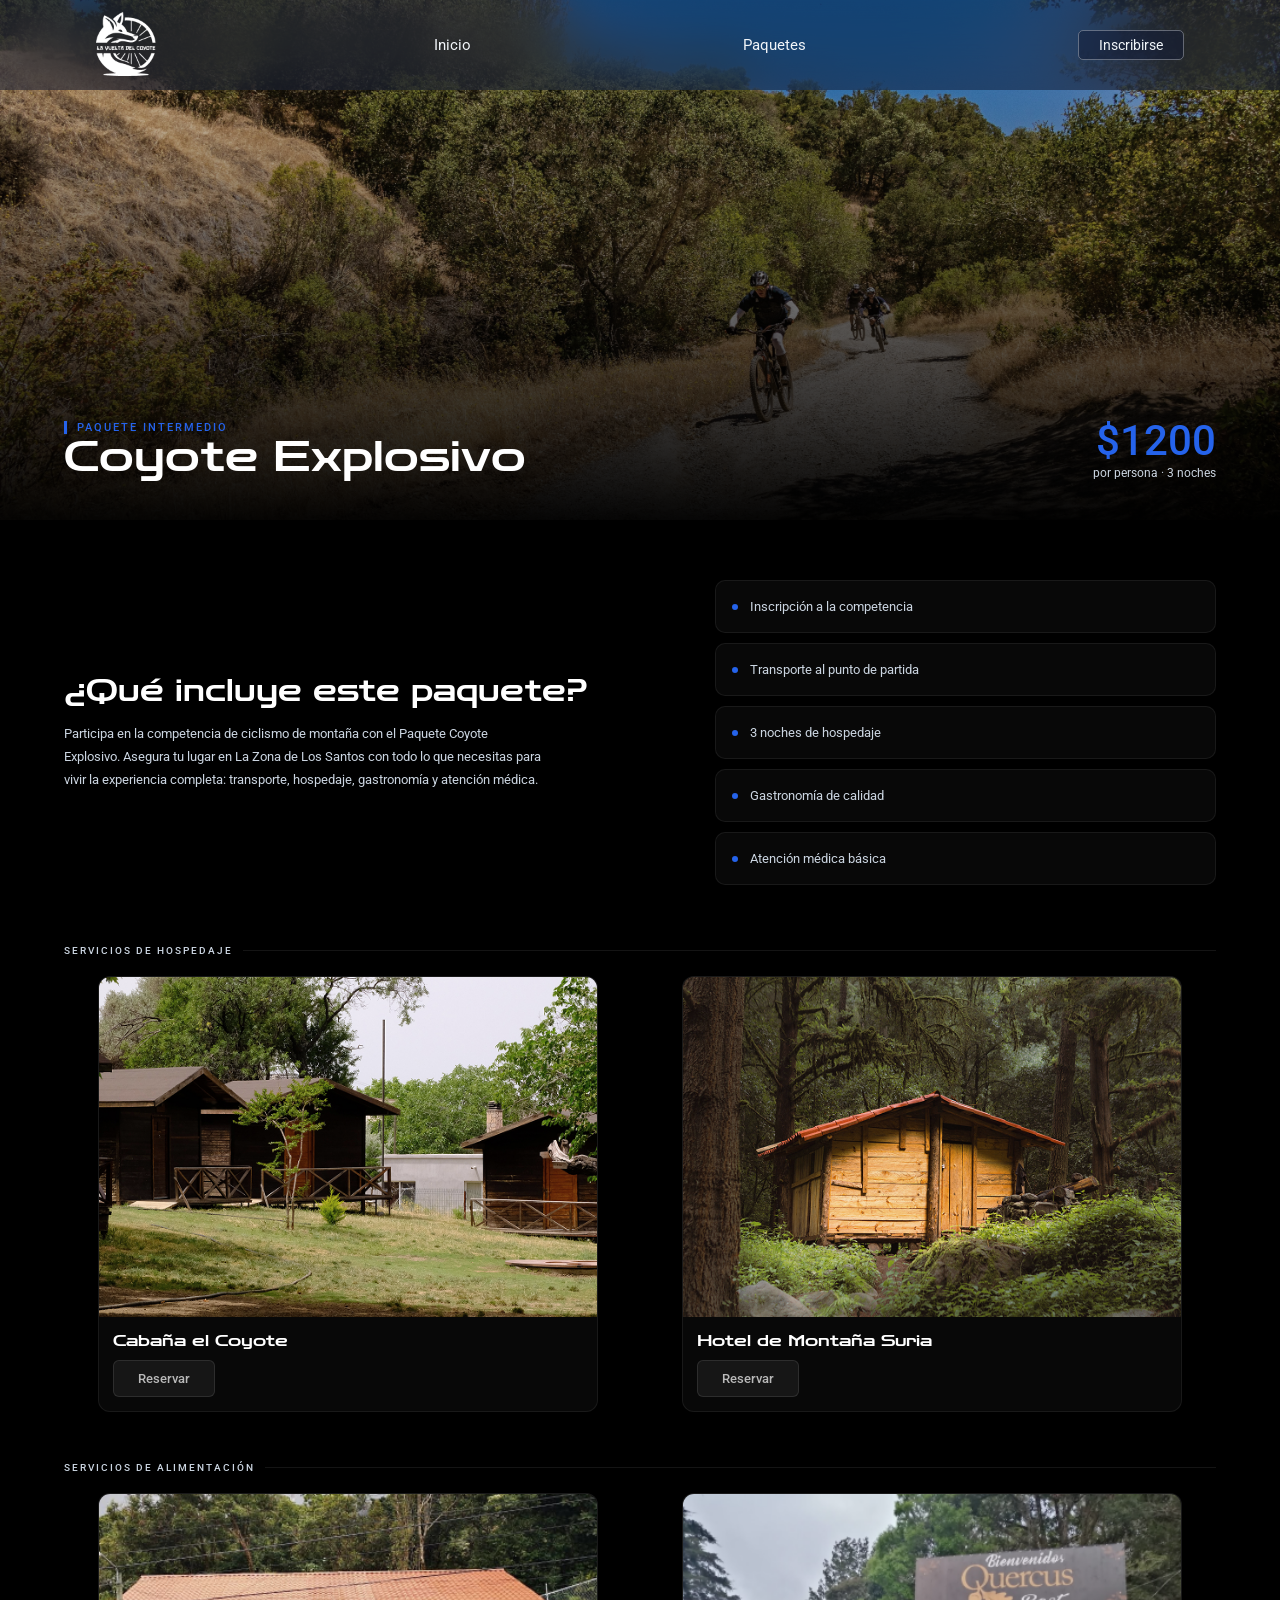
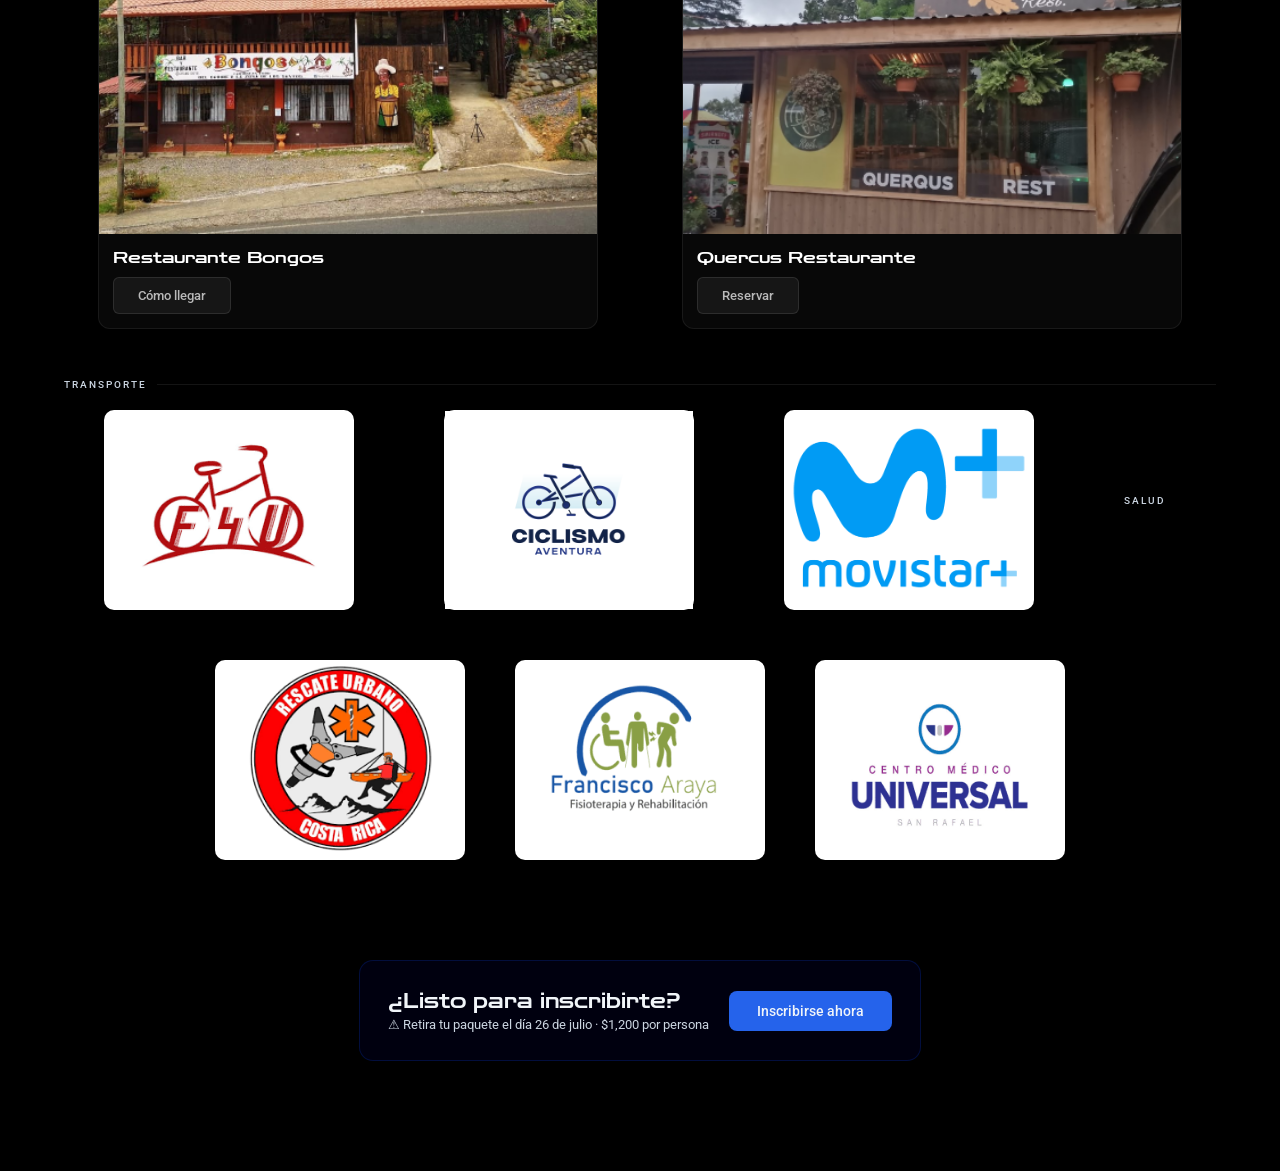
==== commit e5b34bab: "Add files via upload" ====
--- a/explosivo.html
+++ b/explosivo.html
@@ -36,7 +36,7 @@
 
         <!-- HERO -->
         <div class="pd-hero">
-            <div class="pd-hero-bg" style="background-image: url('IMG/fondopaq1.jpg');"></div>
+            <div class="pd-hero-bg" style="background-image: url('img/fondopaq1.jpg');"></div>
             <div class="pd-hero-overlay"></div>
             <div class="pd-hero-body">
                 <div>
@@ -90,7 +90,7 @@
 
                 <div class="pd-service-card">
                     <div class="pd-service-card-img-wrap">
-                        <img class="pd-service-card-img" src="IMG/cabaña el coyote.jpg" alt="Cabaña el Coyote">
+                        <img class="pd-service-card-img" src="img/cabaña el coyote.jpg" alt="Cabaña el Coyote">
                     </div>
                     <div class="pd-service-body">
                         <p class="pd-service-name">Cabaña el Coyote</p>
@@ -101,7 +101,7 @@
 
                 <div class="pd-service-card">
                     <div class="pd-service-card-img-wrap">
-                        <img class="pd-service-card-img" src="IMG/hotel suria.jpg" alt="Hotel de Montaña Suria">
+                        <img class="pd-service-card-img" src="img/hotel suria.jpg" alt="Hotel de Montaña Suria">
                     </div>
                     <div class="pd-service-body">
                         <p class="pd-service-name">Hotel de Montaña Suria</p>
@@ -117,7 +117,7 @@
 
                 <div class="pd-service-card">
                     <div class="pd-service-card-img-wrap">
-                        <img class="pd-service-card-img" src="IMG/Restaurante Bongos.png" alt="Restaurante Bongos">
+                        <img class="pd-service-card-img" src="img/Restaurante Bongos.png" alt="Restaurante Bongos">
                     </div>
                     <div class="pd-service-body">
                         <p class="pd-service-name">Restaurante Bongos</p>
@@ -127,7 +127,7 @@
                 </div>
                 <div class="pd-service-card">
                     <div class="pd-service-card-img-wrap">
-                        <img class="pd-service-card-img" src="IMG/Quercus Restaurante.png" alt="Quercus Restaurante">
+                        <img class="pd-service-card-img" src="img/Quercus Restaurante.png" alt="Quercus Restaurante">
                     </div>
                     <div class="pd-service-body">
                         <p class="pd-service-name">Quercus Restaurante</p>
@@ -142,27 +142,26 @@
             <div class="pd-section-label">Transporte</div>
             <div class="pd-logos">
                 <div class="pd-logo-wrap">
-                    <img class="pd-logo-img" src="IMG/f4u.png" alt="F4U">
+                    <img class="pd-logo-img" src="img/f4u.png" alt="F4U">
                 </div>
                 <div class="pd-logo-wrap">
-                    <img class="pd-logo-img" src="IMG/bulletbike.png" alt="Bullet Bike">
+                    <img class="pd-logo-img" src="img/bulletbike.png" alt="Bullet Bike">
                 </div>
                 <div class="pd-logo-wrap">
-                    <img class="pd-logo-img" src="IMG/Movistar-Logo-2017-present-scaled 1.png" alt="Movistar">
+                    <img class="pd-logo-img" src="img/Movistar-Logo-2017-present-scaled 1.png" alt="Movistar">
                 </div>
-            </div>
-
+            </diimg
             <!-- SALUD -->
             <div class="pd-section-label">Salud</div>
             <div class="pd-logos">
                 <div class="pd-logo-wrap">
-                    <img class="pd-logo-img" src="IMG/rescate urbano.png" alt="Rescate Urbano">
+                    <img class="pd-logo-img" src="img/rescate urbano.png" alt="Rescate Urbano">
                 </div>
                 <div class="pd-logo-wrap">
-                    <img class="pd-logo-img" src="IMG/francisco araya.png" alt="Francisco Araya">
+                    <img class="pd-logo-img" src="img/francisco araya.png" alt="Francisco Araya">
                 </div>
                 <div class="pd-logo-wrap">
-                    <img class="pd-logo-img" src="IMG/centro-medico-universal.png" alt="Centro Médico Universal">
+                    <img class="pd-logo-img" src="img/centro-medico-universal.png" alt="Centro Médico Universal">
                 </div>
             </div>
 
--- a/css/style.css
+++ b/css/style.css
@@ -101,7 +101,7 @@
     align-items: center;
 }
 
-.logo img {
+.logo-img {
     width: 60px;
 }
 
@@ -1264,7 +1264,8 @@
 .cardsPaquetes {
     display: flex;
     flex-wrap: wrap;
-    justify-content: space-between;
+    justify-content: space-evenly;
+    gap: 80px;
 }
 
 .pk-card {
@@ -1503,6 +1504,7 @@
     font-size: 15px;
     font-weight: 500;
     letter-spacing: 2px;
+    padding: 15px;
     text-transform: uppercase;
     color: rgba(255, 255, 255, 0.3);
     font-family: var(--font-family-p);
@@ -1511,7 +1513,7 @@
 .sh-imgs {
     display: grid;
     grid-template-columns: repeat(2, 1fr);
-    gap: 10px;
+    gap: 50px;
 }
 
 .sh-img-card {
@@ -3114,7 +3116,9 @@
     .menu-hamburguesa {
         display: flex;
     }
-
+    .barranavegacion{
+        width: 100%;
+    }
     .navMenu {
         position: fixed;
         top: 0;
@@ -3165,15 +3169,20 @@
     /* HERO */
     h1 {
         font-size: 2.8rem;
+        text-align: center;
     }
 
     .conatinerHeader {
         gap: 16px;
     }
-
+    .texto-normal p{
+        text-align: center;
+    }
     .btn-he {
-        flex-direction: column;
-        width: auto;
+        display: flex;
+        flex-wrap: wrap;
+        width: 80%;
+        margin: 0 auto;
         gap: 12px;
     }
 
@@ -3259,6 +3268,7 @@
 
     .cr-detail-img {
         height: 260px;
+        width: 100%;
     }
 
     .cr-stats {
@@ -3280,10 +3290,77 @@
         align-items: center;
     }
 
+
     .pk-card {
         width: 100%;
         max-width: 480px;
     }
+   
+
+     .sh-section {
+        padding: 60px 15px;
+    }
+
+    .sh-header {
+        margin-bottom: 35px;
+        text-align: center;
+    }
+
+    .sh-header h2 {
+        font-size: 32px;
+    }
+
+    .sh-year-label {
+        gap: 10px;
+        margin-bottom: 20px;
+    }
+
+    .sh-year-num {
+        font-size: 34px;
+    }
+
+    .sh-year-badge {
+        font-size: 8px;
+        padding: 7px 10px;
+        letter-spacing: 1px;
+    }
+
+    .sh-grid {
+        flex-direction: column;
+        gap: 40px;
+    }
+
+    .sh-gender-block {
+        width: 100%;
+    }
+
+    .sh-gender-label {
+        text-align: center;
+        padding: 5px;
+    }
+
+    .sh-imgs {
+        grid-template-columns: 1fr;
+        gap: 40px;
+        justify-items: center;
+    }
+
+    .sh-img-card {
+        width: 100%;
+        max-width: 320px;
+    }
+
+    .sh-img-card img {
+        padding: 5px;
+    }
+
+    .sh-img-card-label {
+        font-size: 11px;
+    }
+
+
+
+
 
     /* PREMIOS */
     .pr-tabs {
@@ -3307,7 +3384,7 @@
     }
 
     .pr-slide-img-wrap {
-        height: 240px;
+        height: 340px;
     }
 
     .pr-slide-body {
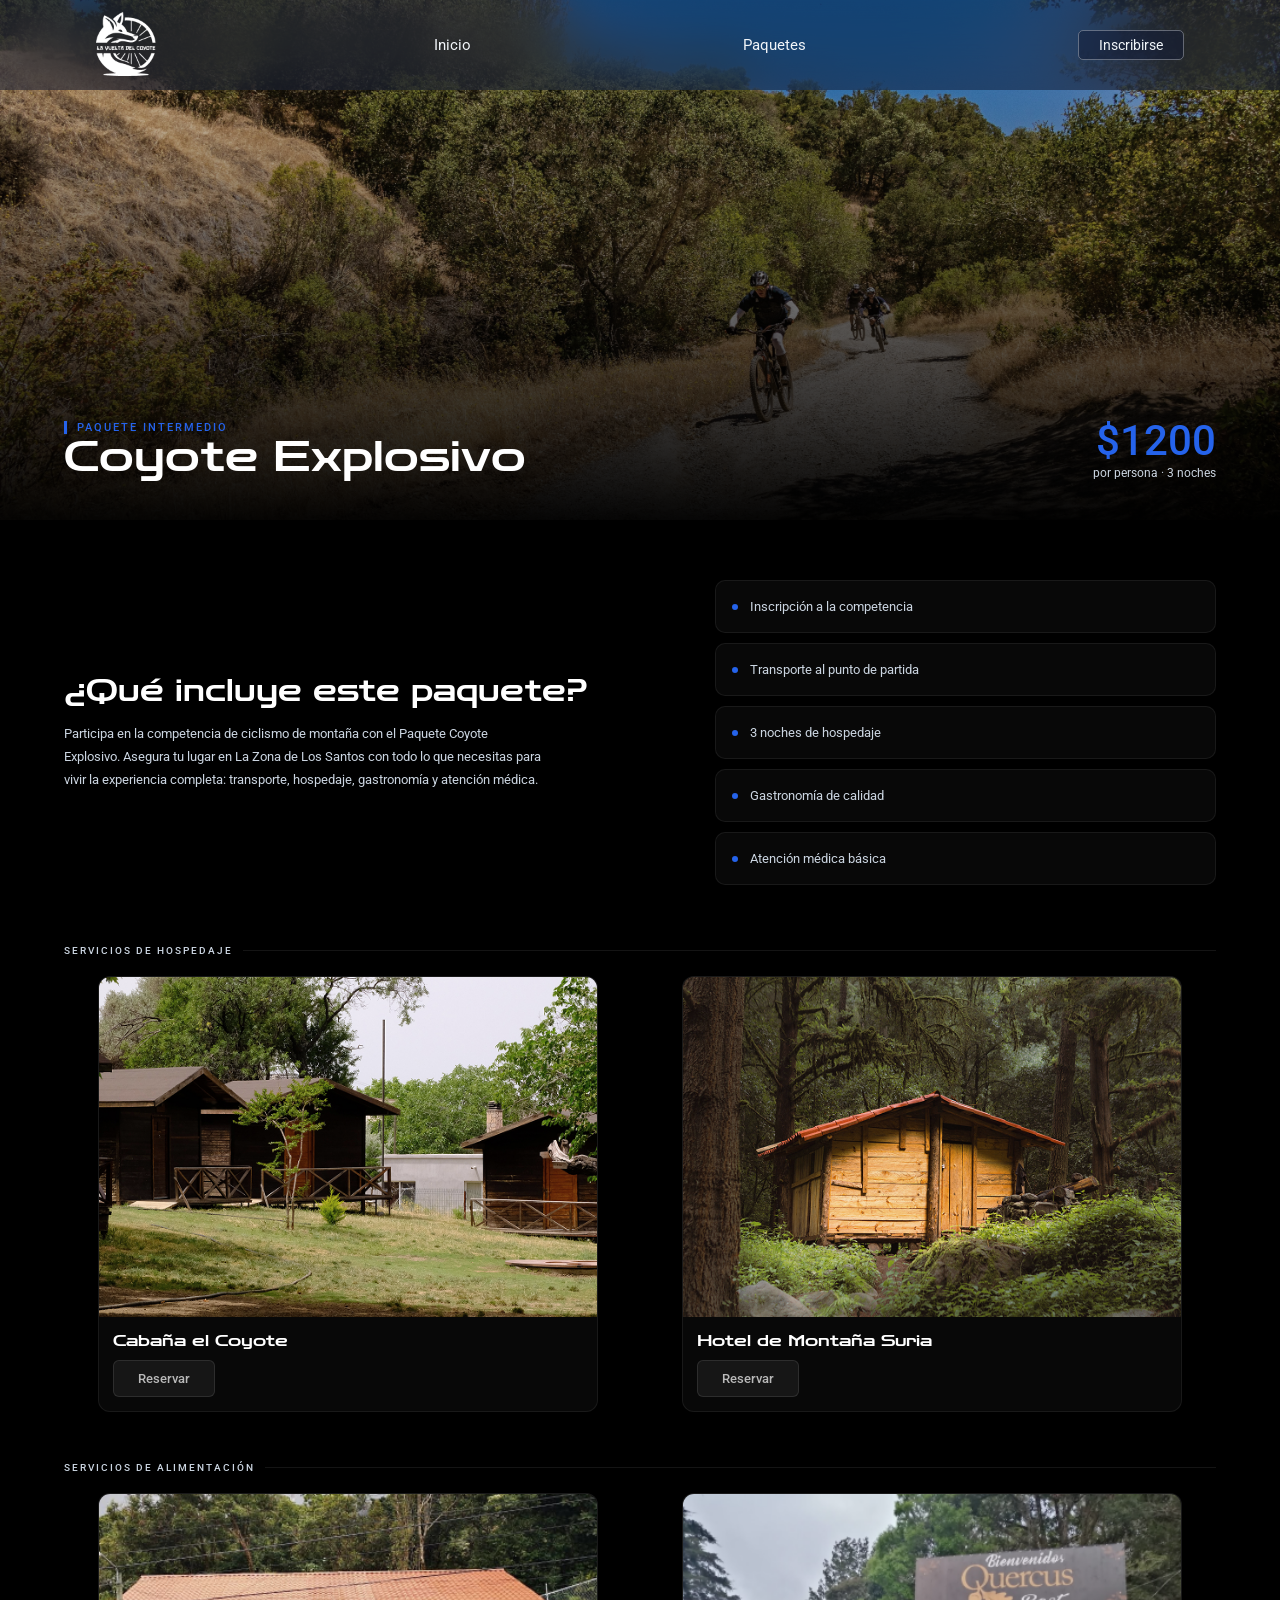
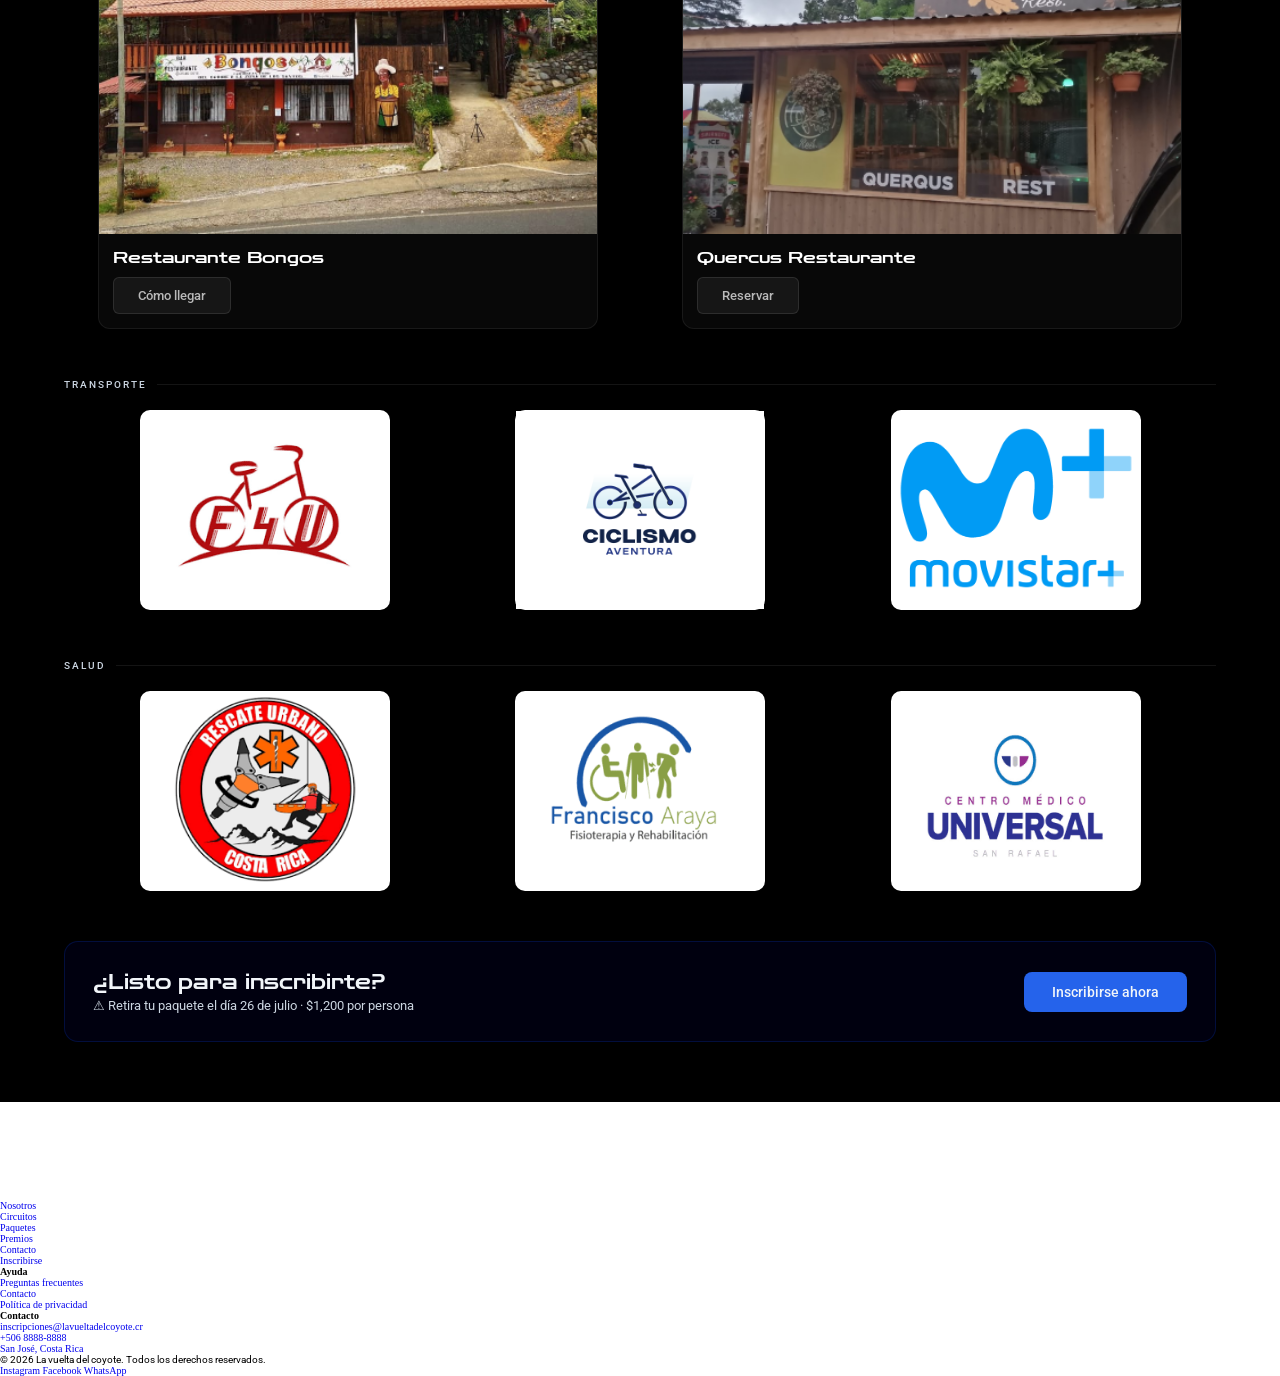
==== commit b35d6df2: "Add files via upload" ====
--- a/explosivo.html
+++ b/explosivo.html
@@ -150,7 +150,7 @@
                 <div class="pd-logo-wrap">
                     <img class="pd-logo-img" src="img/Movistar-Logo-2017-present-scaled 1.png" alt="Movistar">
                 </div>
-            </diimg
+            </div>
             <!-- SALUD -->
             <div class="pd-section-label">Salud</div>
             <div class="pd-logos">
@@ -176,6 +176,53 @@
 
         </div>
     </main>
+     <footer>
+        <div class="wrap foot-grid">
+
+            <div class="foot-brand">
+                <img src="img/logo.png" alt="">
+            </div>
+
+            <div class="foot-col">
+                <ul>
+                    <li><a href="#anclanosotros">Nosotros</a></li>
+                    <li><a href="#anclacircuitos">Circuitos</a></li>
+                    <li><a href="#anclapaquetes">Paquetes</a></li>
+                    <li><a href="#anclapremiacion">Premios</a></li>
+                    <li><a href="#anclacontacto">Contacto</a></li>
+                    <li><a href="Inscripcion.html">Inscribirse</a></li>
+                </ul>
+            </div>
+
+            <div class="foot-col">
+                <h4>Ayuda</h4>
+                <ul>
+                    <li><a href="#">Preguntas frecuentes</a></li>
+                    <li><a href="#">Contacto</a></li>
+                    <li><a href="#">Política de privacidad</a></li>
+                </ul>
+            </div>
+
+            <div class="foot-col">
+                <h4>Contacto</h4>
+                <ul>
+                    <li><a href="mailto:inscripciones@copa-relampago.cr">inscripciones@lavueltadelcoyote.cr</a></li>
+                    <li><a href="tel:+50688888888">+506 8888-8888</a></li>
+                    <li><a href="#">San José, Costa Rica</a></li>
+                </ul>
+            </div>
+
+        </div>
+
+        <div class="wrap foot-bottom">
+            <p>© 2026 La vuelta del coyote. Todos los derechos reservados.</p>
+            <div class="foot-social">
+                <a href="#">Instagram</a>
+                <a href="#">Facebook</a>
+                <a href="#">WhatsApp</a>
+            </div>
+        </div>
+    </footer>
 <div class="nav-overlay"></div>
 </body>
 
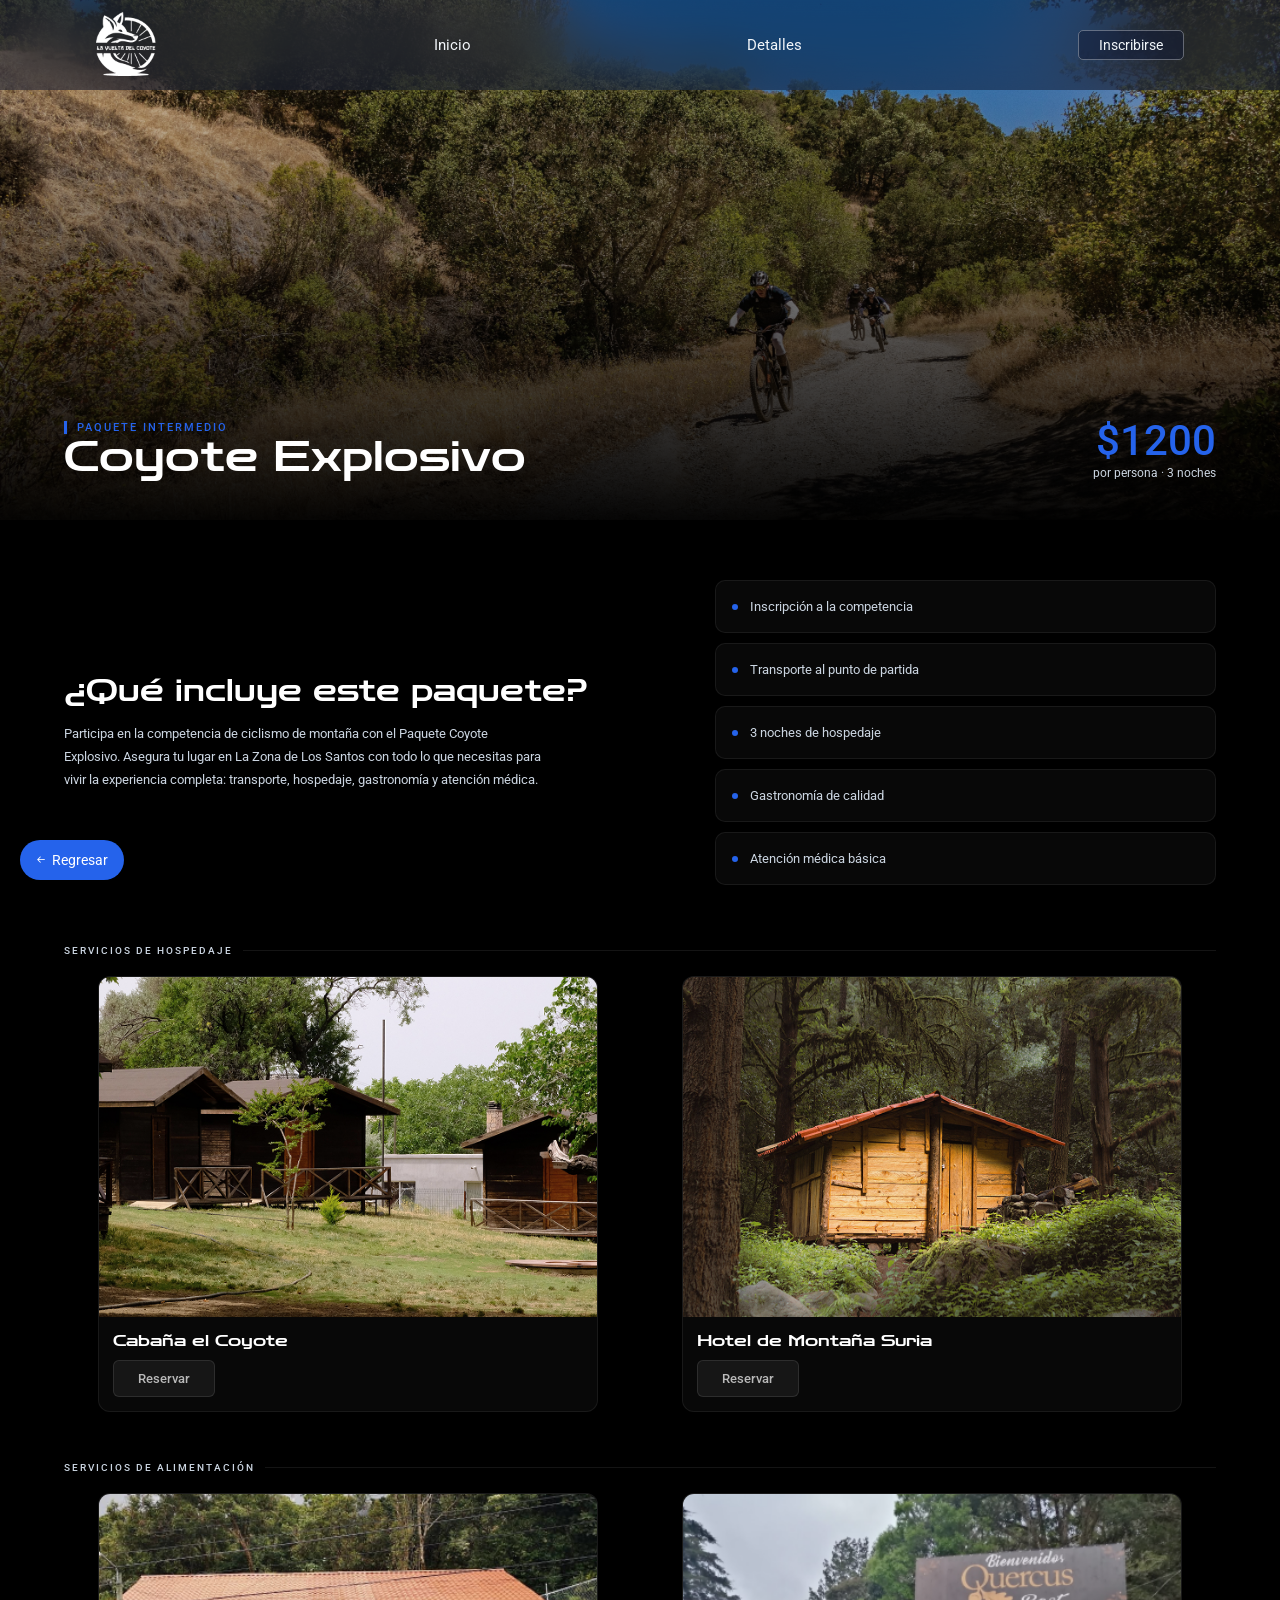
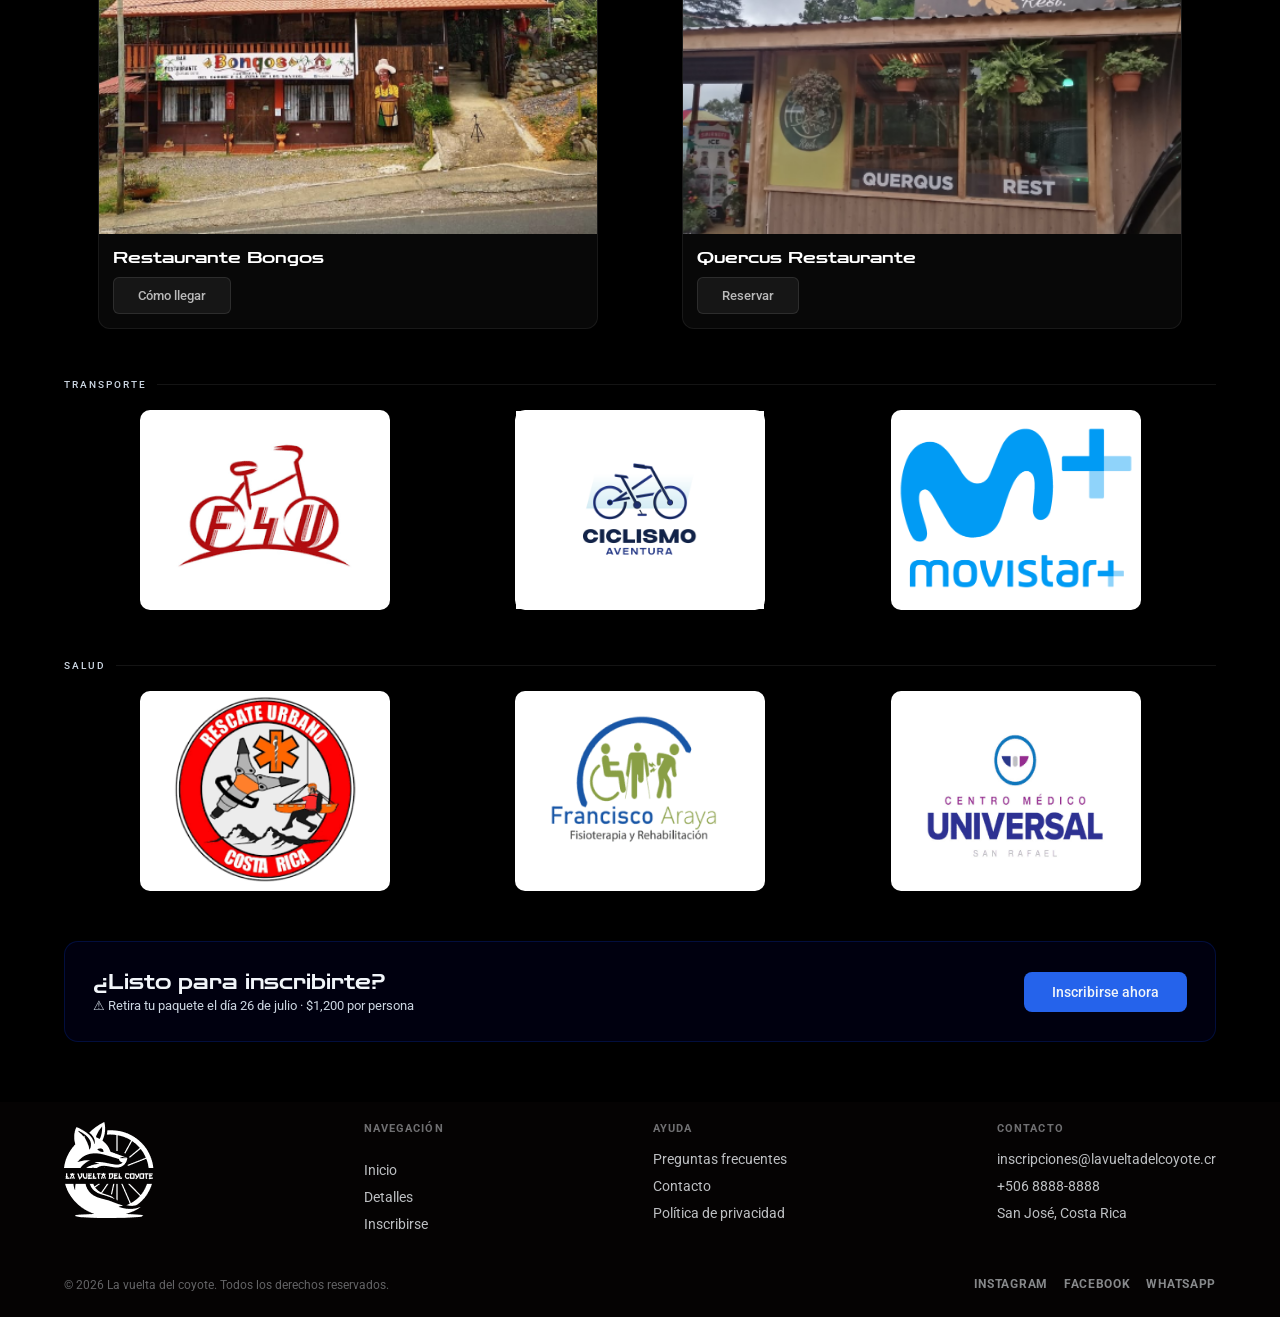
==== commit 12c5c414: "Add files via upload" ====
--- a/explosivo.html
+++ b/explosivo.html
@@ -11,30 +11,27 @@
 
 <body>
 
-    <!-- NAVBAR igual al resto del sitio -->
-    <div class="barranavegacion">
-        <nav>
-            <div class="logo">
-                <img class="logo-img" src="img/logo.png" alt="">
-            </div>
-            <div class="menu-hamburguesa">
-                <span></span>
-                <span></span>
-                <span></span>
-            </div>
-            <div class="navMenu">
-                <ul class="nav-list">
-                    <li class="nav-link"><a class="texto-menu" href="index.html">Inicio</a></li>
-                    <li class="nav-link"><a class="texto-menu" href="index.html#anclapaquetes">Paquetes</a></li>
-                    <li><a class="btn-menu" href="Inscripcion.html">Inscribirse</a></li>
-                </ul>
-            </div>
-        </nav>
-    </div>
-
-    <main class="pd-wrap">
-
-        <!-- HERO -->
+    <header>
+        <!-- NAVBAR igual al resto del sitio -->
+        <div class="barranavegacion">
+            <nav>
+                <div class="logo">
+                    <img class="logo-img" src="img/logo.png" alt="">
+                </div>
+                <div class="menu-hamburguesa">
+                    <span></span>
+                    <span></span>
+                    <span></span>
+                </div>
+                <div class="navMenu">
+                    <ul class="nav-list">
+                        <li class="nav-link"><a class="texto-menu" href="#">Inicio</a></li>
+                        <li class="nav-link"><a class="texto-menu" href="#paque">Detalles</a></li>
+                        <li><a class="btn-menu" href="Inscripcion.html">Inscribirse</a></li>
+                    </ul>
+                </div>
+            </nav>
+        </div>
         <div class="pd-hero">
             <div class="pd-hero-bg" style="background-image: url('img/fondopaq1.jpg');"></div>
             <div class="pd-hero-overlay"></div>
@@ -49,6 +46,17 @@
                 </div>
             </div>
         </div>
+    </header>
+
+    <a href="index.html" class="botonRegresar">
+        <i class="bx bx-arrow-back"></i>
+        Regresar
+    </a>
+
+    <main class="pd-wrap">
+
+        <!-- HERO -->
+
 
         <div class="pd-body">
 
@@ -60,7 +68,7 @@
                         Asegura tu lugar en La Zona de Los Santos con todo lo que necesitas para vivir la
                         experiencia completa: transporte, hospedaje, gastronomía y atención médica.</p>
                 </div>
-                <div class="pd-features">
+                <div class="pd-features" id="paque">
                     <div class="pd-feature">
                         <span class="pd-feature-dot"></span>
                         <span class="pd-feature-text">Inscripción a la competencia</span>
@@ -176,7 +184,7 @@
 
         </div>
     </main>
-     <footer>
+    <footer>
         <div class="wrap foot-grid">
 
             <div class="foot-brand">
@@ -185,11 +193,9 @@
 
             <div class="foot-col">
                 <ul>
-                    <li><a href="#anclanosotros">Nosotros</a></li>
-                    <li><a href="#anclacircuitos">Circuitos</a></li>
-                    <li><a href="#anclapaquetes">Paquetes</a></li>
-                    <li><a href="#anclapremiacion">Premios</a></li>
-                    <li><a href="#anclacontacto">Contacto</a></li>
+                    <h4>Navegación</h4>
+                    <li><a href="#">Inicio</a></li>
+                    <li><a href="#paque">Detalles</a></li>
                     <li><a href="Inscripcion.html">Inscribirse</a></li>
                 </ul>
             </div>
@@ -223,7 +229,7 @@
             </div>
         </div>
     </footer>
-<div class="nav-overlay"></div>
+    <div class="nav-overlay"></div>
 </body>
 
 </html>
--- a/css/style.css
+++ b/css/style.css
@@ -243,7 +243,6 @@
     color: var(--color-txt);
 }
 
-
 /* 
 ══════════════════════════════════════
 NOSOTROS
@@ -323,7 +322,7 @@
     margin-bottom: 14px;
 }
 
-.an-text p:last-of-type {
+.an-text p {
     margin-bottom: 28px;
 }
 
@@ -540,6 +539,12 @@
 
 .ew-autografo {
     width: 100%;
+    height: 100%;
+}
+
+.ew-autografo img {
+    height: 100%;
+    width: 100%;
 }
 
 .ew-sign-meta {
@@ -665,12 +670,10 @@
     object-fit: cover;
     display: block;
     transition: transform 0.4s;
-    filter: grayscale(10%)
 }
 
 .st-card:hover .st-card-img {
     transform: scale(1.04);
-    filter: grayscale(0%);
 }
 
 .st-card-body {
@@ -751,28 +754,19 @@
 /* GRID */
 .cy-grid {
     column-count: 3;
-    /* Espacio de separación horizontal entre columnas */
     column-gap: 24px;
     width: 100%;
 }
-
-
 
 /* CARD */
 .cy-card {
     position: relative;
     width: 100%;
     margin-bottom: 24px;
-    /* Espacio vertical entre tarjetas */
     border-radius: 12px;
     overflow: hidden;
     display: inline-block;
-    /* Evita comportamientos extraños en columnas */
-
-    /* CRUCIAL: Evita que una tarjeta se divida a la mitad entre dos columnas */
     break-inside: avoid;
-
-    /* Altura por defecto para las tarjetas normales (como la 2 y la 4) */
     height: 320px;
 }
 
@@ -781,7 +775,6 @@
 .card-5,
 .card-6 {
     height: 500px;
-    /* Tus tarjetas altas */
 }
 
 .card-7 {
@@ -790,7 +783,6 @@
 
 .card-8 {
     height: 420px;
-    /* Tus tarjetas altas */
 }
 
 .card-9 {
@@ -804,13 +796,11 @@
     display: block;
     object-fit: cover;
     object-position: top;
-    transition: transform 0.5s ease, filter 0.4s ease;
-    filter: grayscale(25%);
+    transition: transform 0.5s ease 0.4s ease;
 }
 
 .cy-card:hover img {
     transform: scale(1.06);
-    filter: grayscale(0%);
 }
 
 .cy-overlay {
@@ -2103,35 +2093,6 @@
 
 
 
-
-
-
-
-
-
-
-
-
-
-
-
-
-
-
-
-
-
-
-
-
-
-
-
-
-
-
-
-
 /* ══════════════════════════════════════
    PAQUETE DETALLE — PÁGINAS INDIVIDUALES
 ══════════════════════════════════════ */
@@ -2424,14 +2385,6 @@
 }
 
 
-
-
-
-
-
-
-
-
 /*
 INDEX HISTORIA
 */
@@ -2488,6 +2441,18 @@
     width: 85%;
     padding-bottom: 70px;
     text-align: center;
+}
+
+.container-header-historia .Boton-header2 {
+    width: 200px;
+    margin: 40px auto 0;
+
+}
+
+.container-header-historia .Boton-header2 a {
+    color: var(--color-txt);
+    font-family: var(--font-family-p);
+    font-size: 16px;
 }
 
 .subtitulo-header {
@@ -2531,7 +2496,7 @@
     font-weight: 500;
     color: #ffffff;
     line-height: 1.1;
-    margin-bottom: 20px;
+    padding: 20px 0;
     letter-spacing: -0.5px;
 }
 
@@ -2652,7 +2617,7 @@
     font-weight: 500;
     color: var(--color-txt);
     line-height: 1.15;
-    margin-bottom: 18px;
+    margin: 18px 0;
 }
 
 .rb-proposito-text p {
@@ -2672,12 +2637,14 @@
 .rb-pill {
     font-size: 12px;
     font-weight: 500;
-    padding: 6px 14px;
-    border-radius: 20px;
-    background: var(--color-botones-2);
-    color: #1D4ED8;
-    font-family: var(--font-family-p);
-    border: 1px solid #BFDBFE;
+    padding: 10px 26px;
+    border-radius: 8px;
+    background-color: var(--color-nav);
+    backdrop-filter: blur(28px);
+    color: var(--color-txt);
+    font-family: var(--font-family-p);
+    box-shadow: 0 8px 20px rgba(0, 0, 0, 0.25);
+    border: 1px solid rgba(255, 255, 255, 0.511)
 }
 
 .seccion-encargados {
@@ -2889,9 +2856,472 @@
     transform: translateY(-7px) rotate(-45deg);
 }
 
+/*Inscripciones*/
+/* ---------------- INSCRIPCIÓN ---------------- */
+.headerInscripciones {
+    width: 100%;
+    height: 100vh;
+    background: url(../img/inscripcionesbanner.jpg);
+    background-position: center;
+    background-size: cover;
+    background-repeat: no-repeat;
+}
+
+.navInscripcioens {
+    justify-content: space-evenly;
+}
+
+.informacionInscrio {
+    width: 90%;
+    margin: 0 auto;
+    height: 100%;
+    display: flex;
+    flex-direction: column;
+    justify-content: end;
+}
+
+.informacionInscrio h1 {
+    text-align: center;
+    color: var(--color-txt);
+}
+
+.informacionInscrio span {
+    color: var(--color-boton-menu);
+    font-size: var(--font-size-h1);
+}
+
+.informacionInscrio p {
+    padding: 35px 0;
+    font-family: var(--font-family-p);
+    font-size: 16px;
+    text-align: center;
+    color: var(--color-txt);
+}
+
+.inscripcion {
+    padding: 96px 0 112px;
+    background:
+        radial-gradient(circle at 85% 8%, rgba(57, 72, 235, 0.16), transparent 45%),
+        var(--first-color);
+    border-bottom: 1px solid var(--line);
+}
+
+.insc-grid {
+    display: grid;
+    grid-template-columns: 1.05fr 1fr;
+    gap: 64px;
+    align-items: start;
+}
+
+.eyebrow {
+    font-family: var(--font-family-p);
+    font-weight: 700;
+    font-size: 12px;
+    letter-spacing: .18em;
+    text-transform: uppercase;
+    color: var(--color-accent);
+    display: flex;
+    align-items: center;
+    gap: 10px;
+    margin-bottom: 20px;
+}
+
+.eyebrow::before {
+    content: "";
+    width: 22px;
+    height: 1px;
+    background: var(--color-accent);
+}
+
+.insc-left h1 {
+    font-family: var(--h1--tipo-letra);
+    font-weight: 400;
+    font-size: clamp(2.2rem, 4.4vw, var(--font-size-h1));
+    line-height: 1.12;
+    margin: 0 0 24px;
+    letter-spacing: -0.01em;
+    color: var(--color-txt);
+}
+
+.insc-left h1 span {
+    color: var(--color-accent);
+    font-family: var(--h1--tipo-letra);
+    font-size: var(--font-size-h1);
+}
+
+.insc-left p.lead {
+    font-family: var(--font-family-p);
+    font-size: calc(var(--font-size-p));
+    line-height: 1.65;
+    color: var(--color-hover-2);
+    max-width: 500px;
+    margin: 0 0 36px;
+}
+
+.detalles {
+    display: grid;
+    grid-template-columns: repeat(3, auto);
+    gap: 0;
+    border-top: 1px solid var(--line);
+    max-width: 460px;
+}
+
+.detalle {
+    padding: 16px 18px 16px 0;
+    border-bottom: 1px solid var(--line);
+}
+
+.detalle+.detalle {
+    border-left: 1px solid var(--line);
+    padding-left: 18px;
+}
+
+.detalle .num {
+    font-family: var(--h2-tipo-letra);
+    font-size: 20px;
+    color: var(--color-accent);
+    display: block;
+}
+
+.detalle .lbl {
+    font-family: var(--font-family-p);
+    font-size: 11.5px;
+    text-transform: uppercase;
+    letter-spacing: .1em;
+    color: rgba(241, 245, 249, 0.55);
+    margin-top: 6px;
+    display: block;
+}
+
+.reglas {
+    list-style: none;
+    margin: 36px 0 0;
+    padding: 0;
+    max-width: 500px;
+}
+
+.reglas li {
+    position: relative;
+    padding-left: 20px;
+    font-family: var(--font-family-p);
+    font-size: 14px;
+    line-height: 1.6;
+    color: rgba(241, 245, 249, 0.68);
+    margin-bottom: 10px;
+}
+
+.reglas li::before {
+    content: "—";
+    position: absolute;
+    left: 0;
+    color: var(--color-boton-menu);
+}
+
+/* Ticket / bib card */
+.ticket {
+    position: relative;
+    background: var(--color-nav);
+    backdrop-filter: blur(6px);
+    border: 1px solid var(--line-strong);
+    border-radius: var(--radius);
+    padding: 38px 34px 34px;
+}
+
+.ticket::before,
+.ticket::after {
+    content: "";
+    position: absolute;
+    width: 26px;
+    height: 26px;
+    background: var(--first-color);
+    border: 1px solid var(--line-strong);
+    border-radius: 50%;
+    top: 50%;
+    transform: translateY(-50%);
+}
+
+.ticket::before {
+    left: -13px;
+}
+
+.ticket::after {
+    right: -13px;
+}
+
+.ticket-top {
+    display: flex;
+    justify-content: space-between;
+    align-items: flex-start;
+    border-bottom: 1px dashed var(--line-strong);
+    padding-bottom: 20px;
+    margin-bottom: 26px;
+}
+
+.ticket-top .bib {
+    font-family: var(--font-family-p);
+    font-size: 12px;
+    color: rgba(241, 245, 249, 0.5);
+    letter-spacing: .08em;
+}
+
+.ticket-top .bib strong {
+    display: block;
+    font-family: var(--h2-tipo-letra);
+    font-size: 18px;
+    color: var(--color-txt);
+    margin-top: 4px;
+}
+
+.estado {
+    font-family: var(--font-family-p);
+    font-weight: 700;
+    font-size: 11px;
+    letter-spacing: .08em;
+    text-transform: uppercase;
+    color: var(--color-txt-dark);
+    background: var(--color-accent);
+    padding: 5px 10px;
+    border-radius: 999px;
+}
+
+form {
+    display: flex;
+    flex-direction: column;
+    gap: 18px;
+}
+
+.row2 {
+    display: grid;
+    grid-template-columns: 1fr 1fr;
+    gap: 18px;
+}
+
+.campo {
+    display: flex;
+    flex-direction: column;
+    gap: 7px;
+}
+
+.campo label {
+    font-family: var(--font-family-p);
+    font-size: 11.5px;
+    text-transform: uppercase;
+    letter-spacing: .08em;
+    color: rgba(241, 245, 249, 0.55);
+}
+
+.campo input,
+.campo select {
+    background: var(--first-color);
+    border: 1px solid var(--line-strong);
+    border-radius: calc(var(--radius) - 2px);
+    color: var(--color-txt);
+    font-family: var(--font-family-p);
+    font-size: 14.5px;
+    padding: 12px 13px;
+    outline: none;
+    transition: border-color .15s ease, background .15s ease;
+}
+
+.campo input::placeholder {
+    color: rgba(241, 245, 249, 0.32);
+}
+
+.campo input:focus,
+.campo select:focus {
+    border-color: var(--color-accent);
+    background: #0A0F1C;
+}
+
+.campo input:focus-visible,
+.campo select:focus-visible {
+    outline: 2px solid var(--color-accent);
+    outline-offset: 2px;
+}
+
+.cat-select {
+    position: relative;
+}
+
+.cat-select select {
+    width: 100%;
+    appearance: none;
+    cursor: pointer;
+}
+
+.cat-select::after {
+    content: "▾";
+    position: absolute;
+    right: 14px;
+    top: 38px;
+    color: var(--color-accent);
+    pointer-events: none;
+    font-size: 12px;
+}
+
+.submit {
+    margin-top: 8px;
+    background: var(--color-boton-menu);
+    color: var(--color-txt);
+    border: none;
+    border-radius: calc(var(--radius) - 2px);
+    font-family: var(--font-family-p);
+    font-weight: 700;
+    font-size: 13.5px;
+    letter-spacing: .06em;
+    text-transform: uppercase;
+    padding: 15px 20px;
+    cursor: pointer;
+    transition: background .15s ease, transform .12s ease, box-shadow .12s ease;
+}
+
+.submit:hover {
+    background: var(--color-hover-menu);
+    box-shadow: 0 6px 22px rgba(37, 99, 235, 0.35);
+}
+
+.submit:active {
+    transform: translateY(1px);
+}
+
+.submit:focus-visible {
+    outline: 2px solid var(--color-highlight);
+    outline-offset: 3px;
+}
+
+.fineprint {
+    font-family: var(--font-family-p);
+    font-size: 11.5px;
+    color: rgba(241, 245, 249, 0.42);
+    line-height: 1.5;
+    margin-top: 2px;
+}
+
+.inscribtn {
+    width: 300px;
+    margin-bottom: 50px;
+    margin-left: 50px;
+}
+
+/*Footer*/
+/* ---------------- FOOTER ---------------- */
+footer {
+    background: var(--first-color);
+    font-family: var(--font-family-p);
+}
+
+.foot-grid {
+    display: flex;
+    justify-content: space-between;
+    width: 90%;
+    margin: 0 auto;
+    padding: 20px 0;
+}
+
+.foot-brand .mark {
+    font-family: var(--h2-tipo-letra);
+    font-size: 18px;
+    letter-spacing: -0.01em;
+    color: var(--color-txt);
+}
+
+.foot-brand .mark span {
+    color: var(--color-accent);
+}
+
+.foot-brand p {
+    font-family: var(--font-family-p);
+    font-size: 13.5px;
+    line-height: 1.6;
+    color: rgba(241, 245, 249, 0.55);
+    max-width: 32ch;
+    margin: 14px 0 0;
+}
+
+.foot-col h4 {
+    font-family: var(--font-family-p);
+    font-weight: 700;
+    font-size: 11px;
+    text-transform: uppercase;
+    letter-spacing: .1em;
+    color: rgba(241, 245, 249, 0.45);
+    margin: 0 0 16px;
+}
+
+.foot-col ul {
+    list-style: none;
+    margin: 0;
+    padding: 0;
+    display: flex;
+    flex-direction: column;
+    gap: 11px;
+}
+
+.foot-col a {
+    color: rgba(241, 245, 249, 0.78);
+    text-decoration: none;
+    font-size: 14px;
+    transition: color .12s ease;
+}
+
+.foot-col a:hover {
+    color: var(--color-accent);
+}
+
+.foot-col a:focus-visible {
+    outline: 2px solid var(--color-accent);
+    outline-offset: 3px;
+}
+
+.foot-bottom {
+    display: flex;
+    justify-content: space-between;
+    align-items: center;
+    width: 90%;
+    flex-wrap: wrap;
+    margin: 0 auto;
+    padding: 25px 0;
+    gap: 14px;
+}
+
+.foot-bottom p {
+    margin: 0;
+    font-family: var(--font-family-p);
+    font-size: 11.5px;
+    color: rgba(241, 245, 249, 0.4);
+}
+
+.foot-social {
+    display: flex;
+    gap: 16px;
+}
+
+.foot-social a {
+    color: rgba(241, 245, 249, 0.55);
+    text-decoration: none;
+    font-family: var(--font-family-p);
+    font-weight: 700;
+    font-size: 11.5px;
+    text-transform: uppercase;
+    letter-spacing: .06em;
+    border-bottom: 1px solid transparent;
+    transition: border-color .12s ease, color .12s ease;
+}
+
+.foot-social a:hover {
+    color: var(--color-accent);
+    border-color: var(--color-accent);
+}
+
 /* ══════════════════════════════════════
    DESKTOP PEQUEÑO — max 1024px
 ══════════════════════════════════════ */
+@media (prefers-reduced-motion: reduce) {
+    .submit {
+        transition: none;
+    }
+}
+
 @media (max-width: 1024px) {
     .container {
         width: 90%;
@@ -3105,6 +3535,28 @@
     .cr-stats {
         grid-template-columns: repeat(2, 1fr);
     }
+
+    .insc-grid {
+        grid-template-columns: 1fr;
+        gap: 48px;
+    }
+
+    .row2 {
+        grid-template-columns: 1fr;
+    }
+
+    .detalles {
+        grid-template-columns: 1fr 1fr;
+        max-width: 100%;
+    }
+
+    .detalle:nth-child(3) {
+        border-left: none;
+        border-top: 1px solid var(--line);
+        padding-left: 0;
+        padding-top: 16px;
+        grid-column: 1 / -1;
+    }
 }
 
 /* ══════════════════════════════════════
@@ -3116,9 +3568,11 @@
     .menu-hamburguesa {
         display: flex;
     }
-    .barranavegacion{
+
+    .barranavegacion {
         width: 100%;
     }
+
     .navMenu {
         position: fixed;
         top: 0;
@@ -3175,9 +3629,11 @@
     .conatinerHeader {
         gap: 16px;
     }
-    .texto-normal p{
+
+    .texto-normal p {
         text-align: center;
     }
+
     .btn-he {
         display: flex;
         flex-wrap: wrap;
@@ -3295,9 +3751,9 @@
         width: 100%;
         max-width: 480px;
     }
-   
-
-     .sh-section {
+
+
+    .sh-section {
         padding: 60px 15px;
     }
 
@@ -3522,6 +3978,19 @@
 
     .subtitulo-header {
         font-size: 1.8rem;
+    }
+      .foot-grid {
+        grid-template-columns: 1fr 1fr;
+        gap: 32px 24px;
+    }
+
+    .foot-brand {
+        grid-column: 1 / -1;
+    }
+
+    .foot-bottom {
+        flex-direction: column;
+        align-items: flex-start;
     }
 }
 
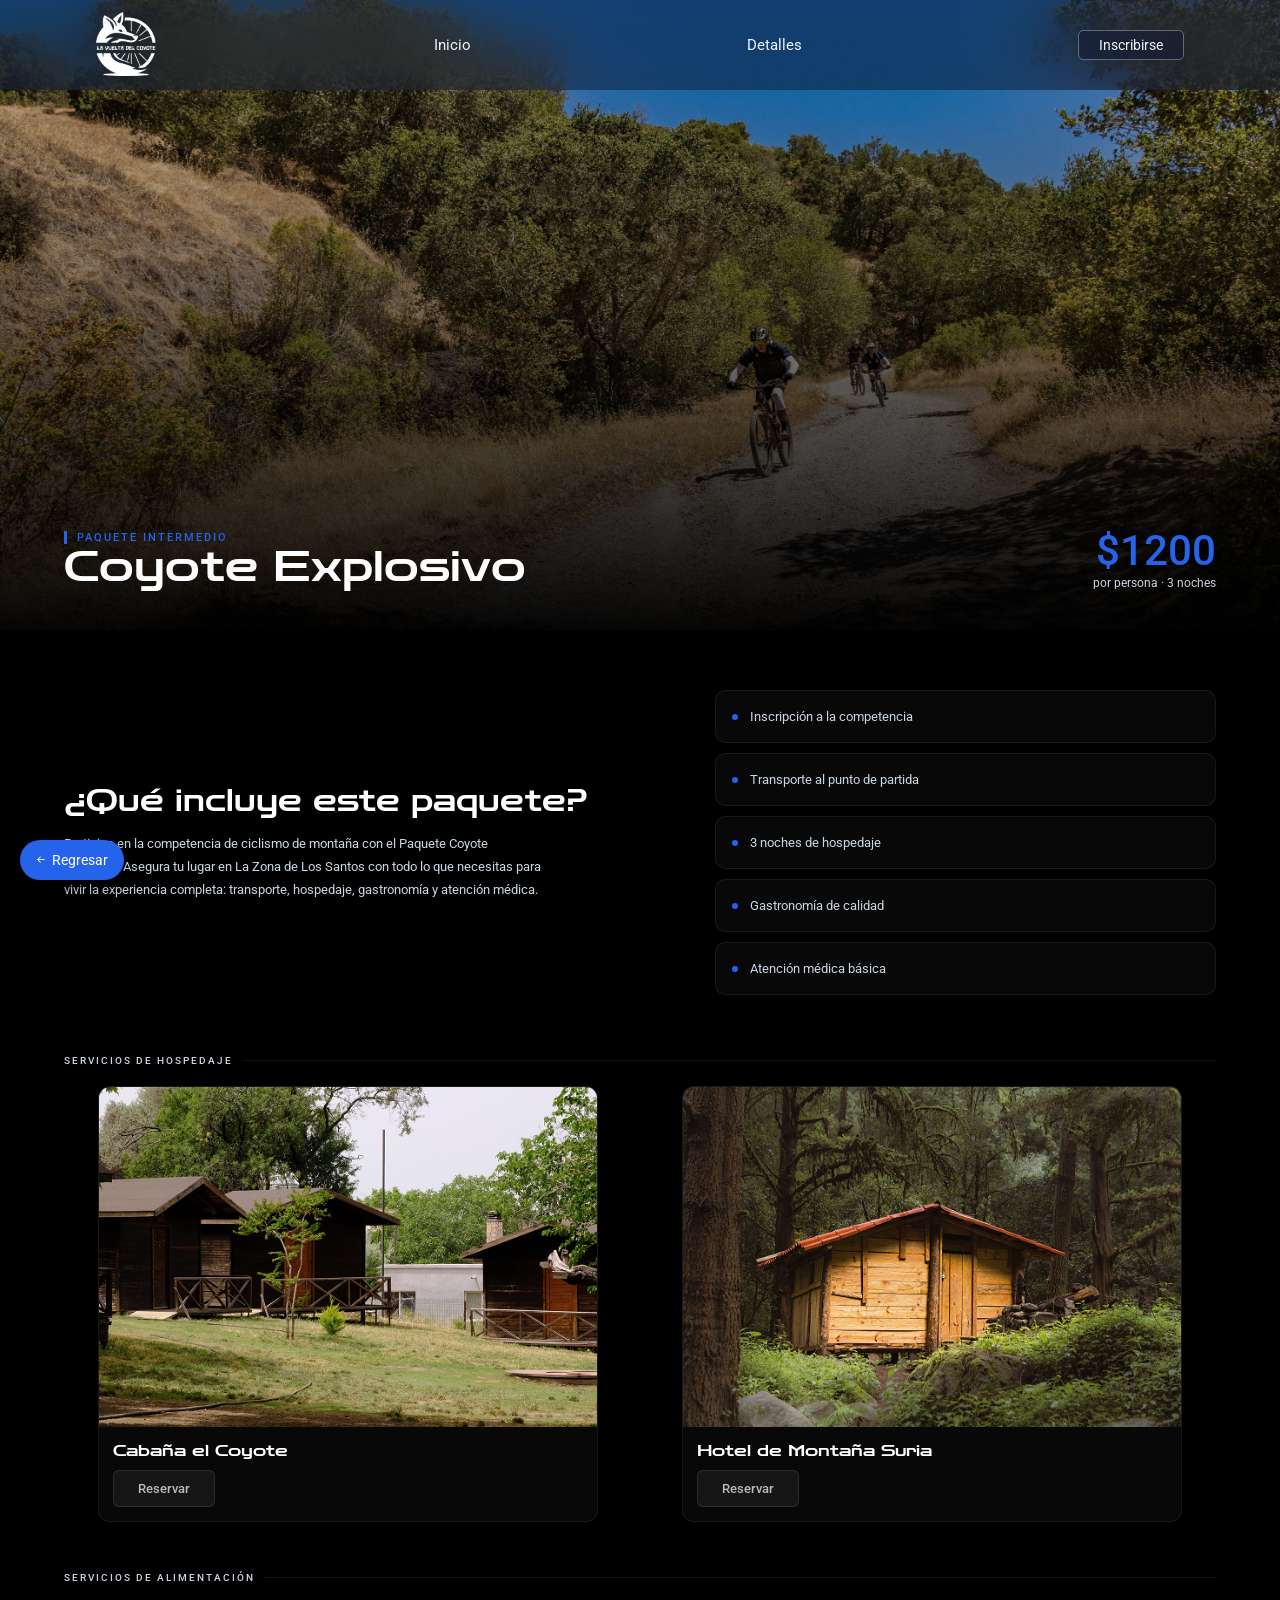
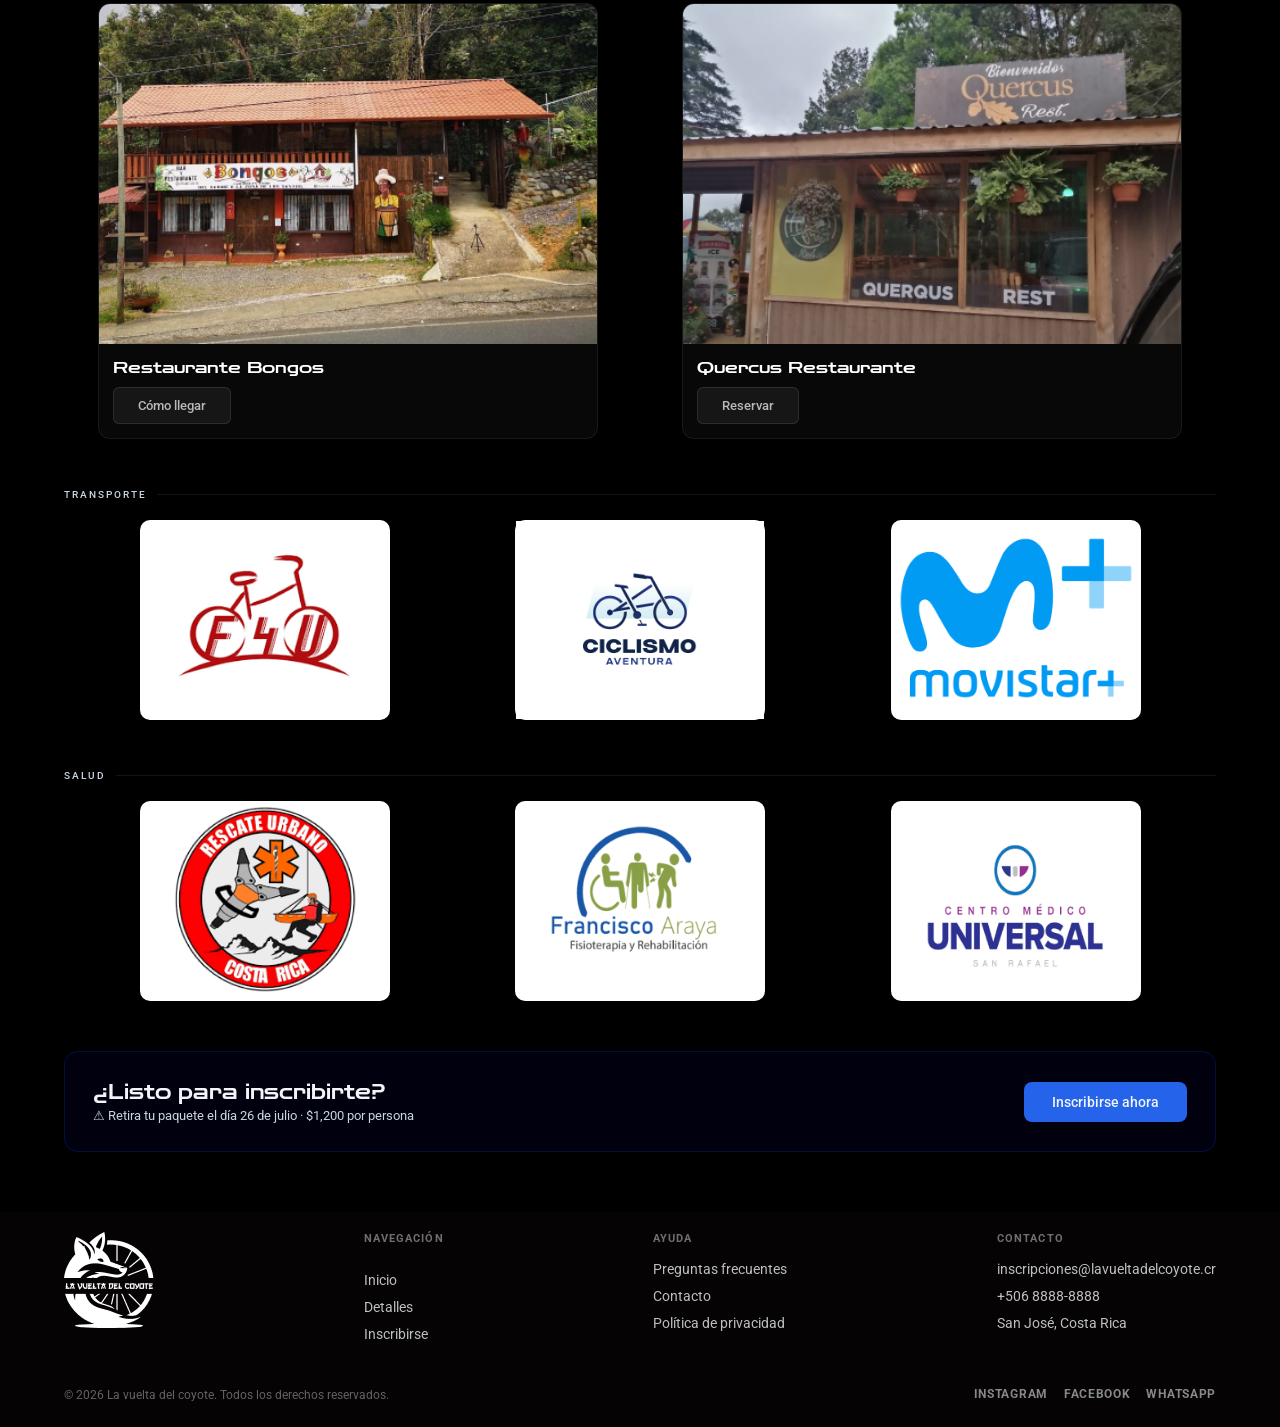
==== commit f3839d5f: "Add files via upload" ====
--- a/explosivo.html
+++ b/explosivo.html
@@ -5,6 +5,8 @@
     <meta charset="UTF-8">
     <meta name="viewport" content="width=device-width, initial-scale=1.0">
     <title>Paquete Coyote Legendario</title>
+    <link rel="shortcut icon" href="img/logo parte de arriba.svg" image/x-icon">
+    <!-- link FONT AWESOME  all.min.css-->
     <link href='https://unpkg.com/boxicons@2.1.4/css/boxicons.min.css' rel='stylesheet'>
     <link rel="stylesheet" href="css/style.css">
 </head>
--- a/css/style.css
+++ b/css/style.css
@@ -2103,7 +2103,7 @@
 /* HERO */
 .pd-hero {
     position: relative;
-    height: 520px;
+    height: 630px;
     display: flex;
     align-items: top;
     overflow: hidden;
@@ -2860,7 +2860,7 @@
 /* ---------------- INSCRIPCIÓN ---------------- */
 .headerInscripciones {
     width: 100%;
-    height: 100vh;
+    height: 90vh;
     background: url(../img/inscripcionesbanner.jpg);
     background-position: center;
     background-size: cover;
@@ -3312,6 +3312,134 @@
     color: var(--color-accent);
     border-color: var(--color-accent);
 }
+
+/* ══════════════════════════════════════
+  GaLERIA
+══════════════════════════════════════ */
+.headerGaleria{
+    height: 100vh;
+    display: flex;
+    justify-content: end;
+    flex-direction: column;
+    background: url(../img/fondogaleria.png);
+    background-position: top;
+    background-size: cover;
+    background-repeat: no-repeat;
+}
+.galeria {
+    columns: 4 250px;
+    column-gap: 15px;
+    width: 90%;
+    margin: 0 auto;
+}
+
+.foto {
+    margin-bottom: 15px;
+    break-inside: avoid;
+    overflow: hidden;
+    border-radius: 10px;
+    cursor: pointer;
+}
+
+.foto img {
+    width: 100%;
+    display: block;
+    transition: 0.5s;
+}
+
+.foto:hover img {
+    transform: scale(1.05);
+}
+
+.encabezado {
+    text-align: center;
+    color: white;
+    margin-bottom: 40px;
+}
+
+.encabezado h1 {
+    font-size: 40px;
+    margin-bottom: 10px;
+}
+
+.encabezado p {
+    color: #b3b3b3;
+    font-size: 18px;
+}
+
+/* ---------------- LIGHTBOX ---------------- */
+
+.lightbox {
+    position: fixed;
+    top: 0;
+    left: 0;
+
+    width: 100%;
+    height: 100%;
+
+    background: rgba(0, 0, 0, 0.9);
+
+    display: none;
+    justify-content: center;
+    align-items: center;
+
+    z-index: 1000;
+}
+
+.lightbox.abierto {
+    display: flex;
+}
+
+.lightbox img {
+    max-width: 85%;
+    max-height: 85vh;
+    border-radius: 10px;
+}
+
+/* Botones */
+
+.cerrar,
+.anterior,
+.siguiente {
+    position: absolute;
+    background: none;
+    border: none;
+    color: white;
+    font-size: 40px;
+    cursor: pointer;
+}
+
+.cerrar {
+    top: 20px;
+    right: 30px;
+}
+
+.anterior {
+    left: 30px;
+    top: 50%;
+    transform: translateY(-50%);
+}
+
+.siguiente {
+    right: 30px;
+    top: 50%;
+    transform: translateY(-50%);
+}
+
+.cerrar:hover,
+.anterior:hover,
+.siguiente:hover {
+    color: #d4af37;
+}
+
+.galeriaSec{
+    background-color: var(--first-color);
+    padding: 50px 0;
+}
+
+
+
+
 
 /* ══════════════════════════════════════
    DESKTOP PEQUEÑO — max 1024px
@@ -3979,7 +4107,8 @@
     .subtitulo-header {
         font-size: 1.8rem;
     }
-      .foot-grid {
+
+    .foot-grid {
         grid-template-columns: 1fr 1fr;
         gap: 32px 24px;
     }
